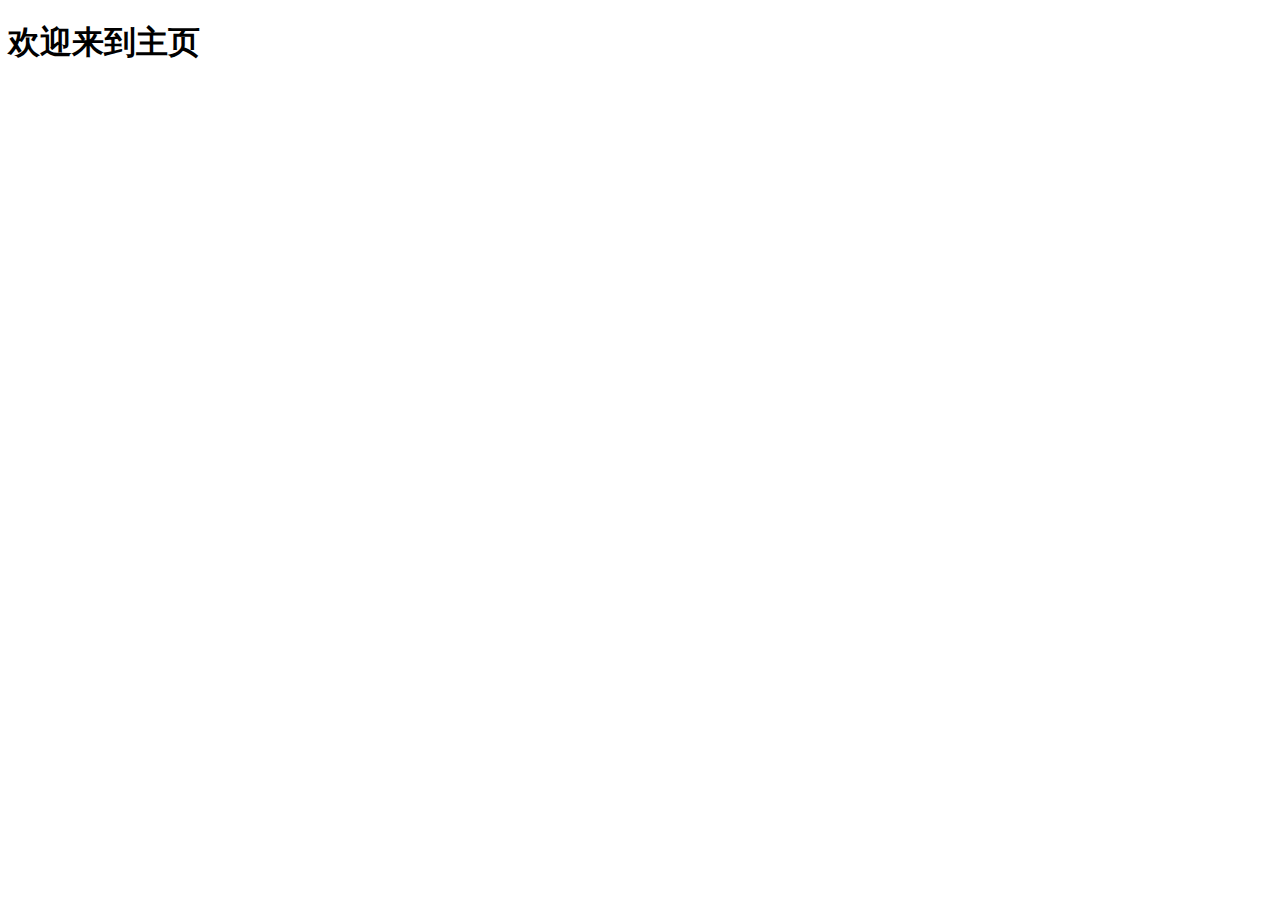
==== index.html @ 76056ace "登录和注册功能完成" ====
<!DOCTYPE html>
<html lang="en">

<head>
    <meta charset="UTF-8">
    <meta name="viewport" content="width=device-width, initial-scale=1.0">
    <title>Document</title>
</head>

<body>
    <h1>欢迎来到主页</h1>
</body>

</html>
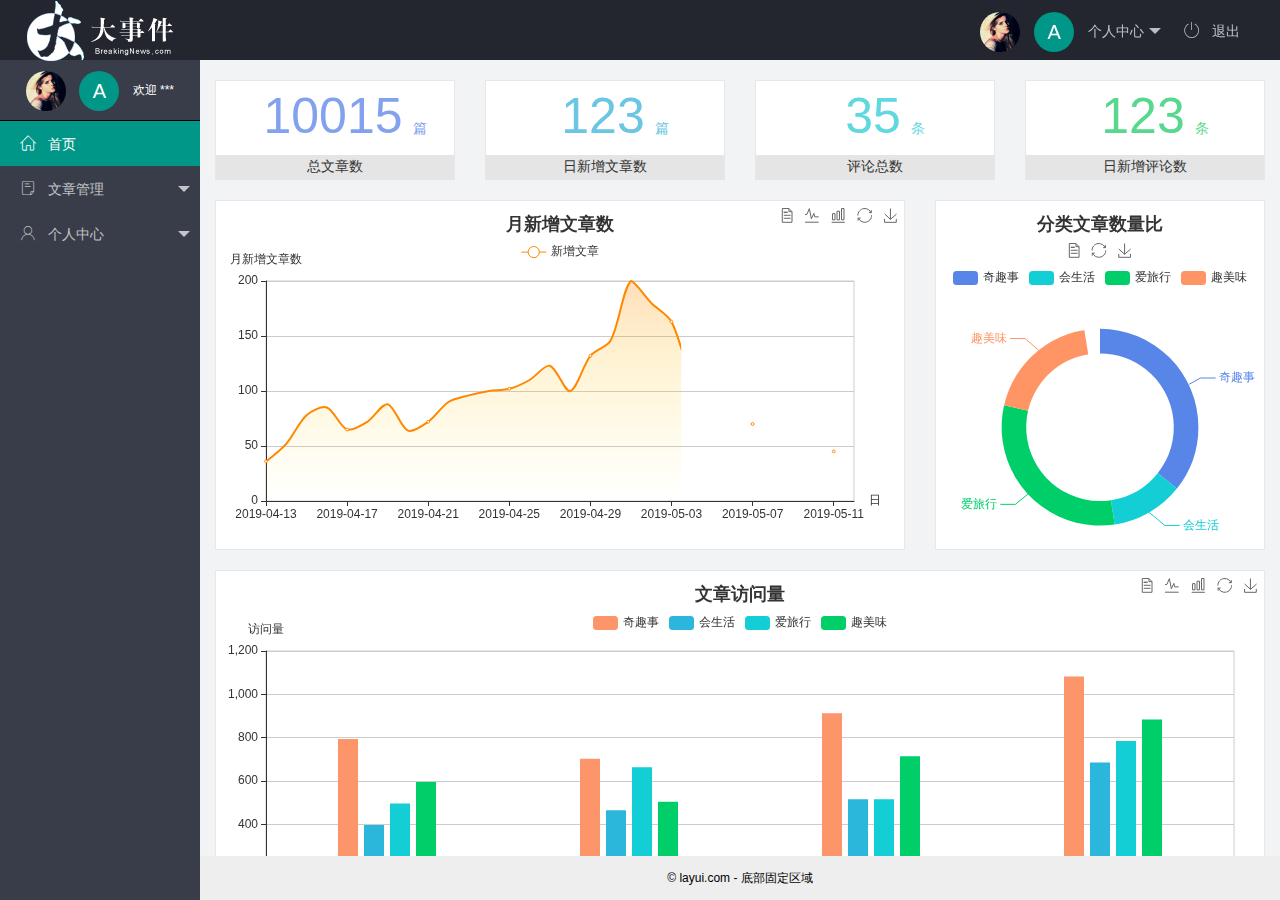
==== commit d8c06aa6: "涓婚〉鍔熻兘瀹屾垚" ====
--- a/index.html
+++ b/index.html
@@ -1,14 +1,104 @@
 <!DOCTYPE html>
-<html lang="en">
+<html>
 
 <head>
-    <meta charset="UTF-8">
-    <meta name="viewport" content="width=device-width, initial-scale=1.0">
-    <title>Document</title>
+    <meta charset="utf-8">
+    <meta name="viewport" content="width=device-width, initial-scale=1, maximum-scale=1">
+    <title>大事件-后台首页</title>
+    <link rel="stylesheet" href="/assets/lib/layui/css/layui.css">
+    <link rel="stylesheet" href="/assets/css/index.css">
+    <!-- 引入iconfont字体 -->
+    <link rel="stylesheet" href="/assets/fonts/iconfont.css">
 </head>
 
-<body>
-    <h1>欢迎来到主页</h1>
+<body class="layui-layout-body">
+    <div class="layui-layout layui-layout-admin">
+        <div class="layui-header">
+            <!-- 1 -->
+            <div class="layui-logo">
+                <img src="/assets/images/logo.png" alt="">
+            </div>
+            <!-- 3. 头部区域（可配合layui已有的水平导航） -->
+            <ul class="layui-nav layui-layout-right">
+                <li class="layui-nav-item">
+                    <!-- 顶部头像区域 -->
+                    <a href="javascript:;" class="userinfo">
+                        <img src="/assets/images/sample.jpg" class="layui-nav-img">
+                        <span class="user-avater">A</span>
+
+                        个人中心
+                    </a>
+                    <dl class="layui-nav-child">
+                        <dd><a href="">基本资料</a></dd>
+                        <dd><a href="">更换头像</a></dd>
+                        <dd><a href="">重置密码</a></dd>
+                    </dl>
+                </li>
+                <li class="layui-nav-item"><a href="javascript:;" id="btnLogout">
+                        <span class="iconfont icon-tuichu"></span>
+                        退出</a></li>
+            </ul>
+        </div>
+
+        <div class="layui-side layui-bg-black">
+            <div class="layui-side-scroll">
+                <!-- 左侧导航区域（可配合layui已有的垂直导航） -->
+                <!-- 侧边栏头像区域-->
+                <div class="userinfo">
+                    <img src="/assets/images/sample.jpg" class="layui-nav-img">
+                    <span class="user-avater">A</span>
+                    <span id="welcome">欢迎 ***</span>
+                </div>
+                <!-- 设置 子元素只能暂开一项 比如打开文章管理 个人中心自动关闭 -->
+                <ul class="layui-nav layui-nav-tree" lay-filter="test" lay-shrink="all">
+                    <!--这里的target可以自定义跳转到指定的框架中-->
+                    <li class="layui-nav-item layui-this"><a href="/home/dashboard.html" target="fm">
+                            <span class="iconfont icon-home"></span>
+                            首页</a></li>
+                    <li class="layui-nav-item ">
+                        <a class="" href="javascript:;">
+                            <span class="iconfont icon-16"></span>
+                            文章管理</a>
+                        <dl class="layui-nav-child">
+                            <dd><a href="javascript:;"><i class="layui-icon layui-icon-app"></i> 文章类别</a></dd>
+                            <dd><a href="javascript:;"><i class="layui-icon layui-icon-app"></i> 文章列表</a></dd>
+                            <dd><a href="javascript:;"><i class="layui-icon layui-icon-app"></i> 发表文章</a></dd>
+                        </dl>
+                    </li>
+                    <li class="layui-nav-item">
+                        <a href="javascript:;">
+                            <span class="iconfont icon-user"></span>
+                            个人中心</a>
+                        <dl class="layui-nav-child">
+                            <dd><a href="javascript:;"><i class="layui-icon layui-icon-app"></i> 基本资料</a></dd>
+                            <dd><a href="javascript:;"><i class="layui-icon layui-icon-app"></i> 更换头像</a></dd>
+                            <dd><a href="javascript:;"><i class="layui-icon layui-icon-app"></i> 重置密码</a></dd>
+                        </dl>
+                    </li>
+                </ul>
+            </div>
+        </div>
+
+        <div class="layui-body">
+            <!-- 内容主体区域 -->
+            <!-- 这里设置name 的目的就是让上面设置了target="fm"的链接文档在该区域打开哦 -->
+            <iframe name="fm" src="/home/dashboard.html" frameborder="0"></iframe>
+        </div>
+
+        <div class="layui-footer">
+            <!-- 底部固定区域 -->
+            © layui.com - 底部固定区域
+        </div>
+    </div>
+
+    <script src="/assets/lib/layui/layui.js"></script>
+    <script src="/assets/lib/layui/layui.all.js"></script>
+    <!-- 引入jq -->
+    <script src="/assets/lib/jquery.js"></script>
+    <!-- 引入baseApi -->
+    <script src="/assets/js/baseApi.js"></script>
+    <!-- 引入本页面的js -->
+    <script src="/assets/js/index.js"></script>
 </body>
 
 </html>--- a/assets/lib/layui/css/layui.css
+++ b/assets/lib/layui/css/layui.css
@@ -0,0 +1,2 @@
+/** layui-v2.5.5 MIT License By https://www.layui.com */
+ .layui-inline,img{display:inline-block;vertical-align:middle}h1,h2,h3,h4,h5,h6{font-weight:400}.layui-edge,.layui-header,.layui-inline,.layui-main{position:relative}.layui-body,.layui-edge,.layui-elip{overflow:hidden}.layui-btn,.layui-edge,.layui-inline,img{vertical-align:middle}.layui-btn,.layui-disabled,.layui-icon,.layui-unselect{-moz-user-select:none;-webkit-user-select:none;-ms-user-select:none}.layui-elip,.layui-form-checkbox span,.layui-form-pane .layui-form-label{text-overflow:ellipsis;white-space:nowrap}.layui-breadcrumb,.layui-tree-btnGroup{visibility:hidden}blockquote,body,button,dd,div,dl,dt,form,h1,h2,h3,h4,h5,h6,input,li,ol,p,pre,td,textarea,th,ul{margin:0;padding:0;-webkit-tap-highlight-color:rgba(0,0,0,0)}a:active,a:hover{outline:0}img{border:none}li{list-style:none}table{border-collapse:collapse;border-spacing:0}h4,h5,h6{font-size:100%}button,input,optgroup,option,select,textarea{font-family:inherit;font-size:inherit;font-style:inherit;font-weight:inherit;outline:0}pre{white-space:pre-wrap;white-space:-moz-pre-wrap;white-space:-pre-wrap;white-space:-o-pre-wrap;word-wrap:break-word}body{line-height:24px;font:14px Helvetica Neue,Helvetica,PingFang SC,Tahoma,Arial,sans-serif}hr{height:1px;margin:10px 0;border:0;clear:both}a{color:#333;text-decoration:none}a:hover{color:#777}a cite{font-style:normal;*cursor:pointer}.layui-border-box,.layui-border-box *{box-sizing:border-box}.layui-box,.layui-box *{box-sizing:content-box}.layui-clear{clear:both;*zoom:1}.layui-clear:after{content:'\20';clear:both;*zoom:1;display:block;height:0}.layui-inline{*display:inline;*zoom:1}.layui-edge{display:inline-block;width:0;height:0;border-width:6px;border-style:dashed;border-color:transparent}.layui-edge-top{top:-4px;border-bottom-color:#999;border-bottom-style:solid}.layui-edge-right{border-left-color:#999;border-left-style:solid}.layui-edge-bottom{top:2px;border-top-color:#999;border-top-style:solid}.layui-edge-left{border-right-color:#999;border-right-style:solid}.layui-disabled,.layui-disabled:hover{color:#d2d2d2!important;cursor:not-allowed!important}.layui-circle{border-radius:100%}.layui-show{display:block!important}.layui-hide{display:none!important}@font-face{font-family:layui-icon;src:url(../font/iconfont.eot?v=250);src:url(../font/iconfont.eot?v=250#iefix) format('embedded-opentype'),url(../font/iconfont.woff2?v=250) format('woff2'),url(../font/iconfont.woff?v=250) format('woff'),url(../font/iconfont.ttf?v=250) format('truetype'),url(../font/iconfont.svg?v=250#layui-icon) format('svg')}.layui-icon{font-family:layui-icon!important;font-size:16px;font-style:normal;-webkit-font-smoothing:antialiased;-moz-osx-font-smoothing:grayscale}.layui-icon-reply-fill:before{content:"\e611"}.layui-icon-set-fill:before{content:"\e614"}.layui-icon-menu-fill:before{content:"\e60f"}.layui-icon-search:before{content:"\e615"}.layui-icon-share:before{content:"\e641"}.layui-icon-set-sm:before{content:"\e620"}.layui-icon-engine:before{content:"\e628"}.layui-icon-close:before{content:"\1006"}.layui-icon-close-fill:before{content:"\1007"}.layui-icon-chart-screen:before{content:"\e629"}.layui-icon-star:before{content:"\e600"}.layui-icon-circle-dot:before{content:"\e617"}.layui-icon-chat:before{content:"\e606"}.layui-icon-release:before{content:"\e609"}.layui-icon-list:before{content:"\e60a"}.layui-icon-chart:before{content:"\e62c"}.layui-icon-ok-circle:before{content:"\1005"}.layui-icon-layim-theme:before{content:"\e61b"}.layui-icon-table:before{content:"\e62d"}.layui-icon-right:before{content:"\e602"}.layui-icon-left:before{content:"\e603"}.layui-icon-cart-simple:before{content:"\e698"}.layui-icon-face-cry:before{content:"\e69c"}.layui-icon-face-smile:before{content:"\e6af"}.layui-icon-survey:before{content:"\e6b2"}.layui-icon-tree:before{content:"\e62e"}.layui-icon-upload-circle:before{content:"\e62f"}.layui-icon-add-circle:before{content:"\e61f"}.layui-icon-download-circle:before{content:"\e601"}.layui-icon-templeate-1:before{content:"\e630"}.layui-icon-util:before{content:"\e631"}.layui-icon-face-surprised:before{content:"\e664"}.layui-icon-edit:before{content:"\e642"}.layui-icon-speaker:before{content:"\e645"}.layui-icon-down:before{content:"\e61a"}.layui-icon-file:before{content:"\e621"}.layui-icon-layouts:before{content:"\e632"}.layui-icon-rate-half:before{content:"\e6c9"}.layui-icon-add-circle-fine:before{content:"\e608"}.layui-icon-prev-circle:before{content:"\e633"}.layui-icon-read:before{content:"\e705"}.layui-icon-404:before{content:"\e61c"}.layui-icon-carousel:before{content:"\e634"}.layui-icon-help:before{content:"\e607"}.layui-icon-code-circle:before{content:"\e635"}.layui-icon-water:before{content:"\e636"}.layui-icon-username:before{content:"\e66f"}.layui-icon-find-fill:before{content:"\e670"}.layui-icon-about:before{content:"\e60b"}.layui-icon-location:before{content:"\e715"}.layui-icon-up:before{content:"\e619"}.layui-icon-pause:before{content:"\e651"}.layui-icon-date:before{content:"\e637"}.layui-icon-layim-uploadfile:before{content:"\e61d"}.layui-icon-delete:before{content:"\e640"}.layui-icon-play:before{content:"\e652"}.layui-icon-top:before{content:"\e604"}.layui-icon-friends:before{content:"\e612"}.layui-icon-refresh-3:before{content:"\e9aa"}.layui-icon-ok:before{content:"\e605"}.layui-icon-layer:before{content:"\e638"}.layui-icon-face-smile-fine:before{content:"\e60c"}.layui-icon-dollar:before{content:"\e659"}.layui-icon-group:before{content:"\e613"}.layui-icon-layim-download:before{content:"\e61e"}.layui-icon-picture-fine:before{content:"\e60d"}.layui-icon-link:before{content:"\e64c"}.layui-icon-diamond:before{content:"\e735"}.layui-icon-log:before{content:"\e60e"}.layui-icon-rate-solid:before{content:"\e67a"}.layui-icon-fonts-del:before{content:"\e64f"}.layui-icon-unlink:before{content:"\e64d"}.layui-icon-fonts-clear:before{content:"\e639"}.layui-icon-triangle-r:before{content:"\e623"}.layui-icon-circle:before{content:"\e63f"}.layui-icon-radio:before{content:"\e643"}.layui-icon-align-center:before{content:"\e647"}.layui-icon-align-right:before{content:"\e648"}.layui-icon-align-left:before{content:"\e649"}.layui-icon-loading-1:before{content:"\e63e"}.layui-icon-return:before{content:"\e65c"}.layui-icon-fonts-strong:before{content:"\e62b"}.layui-icon-upload:before{content:"\e67c"}.layui-icon-dialogue:before{content:"\e63a"}.layui-icon-video:before{content:"\e6ed"}.layui-icon-headset:before{content:"\e6fc"}.layui-icon-cellphone-fine:before{content:"\e63b"}.layui-icon-add-1:before{content:"\e654"}.layui-icon-face-smile-b:before{content:"\e650"}.layui-icon-fonts-html:before{content:"\e64b"}.layui-icon-form:before{content:"\e63c"}.layui-icon-cart:before{content:"\e657"}.layui-icon-camera-fill:before{content:"\e65d"}.layui-icon-tabs:before{content:"\e62a"}.layui-icon-fonts-code:before{content:"\e64e"}.layui-icon-fire:before{content:"\e756"}.layui-icon-set:before{content:"\e716"}.layui-icon-fonts-u:before{content:"\e646"}.layui-icon-triangle-d:before{content:"\e625"}.layui-icon-tips:before{content:"\e702"}.layui-icon-picture:before{content:"\e64a"}.layui-icon-more-vertical:before{content:"\e671"}.layui-icon-flag:before{content:"\e66c"}.layui-icon-loading:before{content:"\e63d"}.layui-icon-fonts-i:before{content:"\e644"}.layui-icon-refresh-1:before{content:"\e666"}.layui-icon-rmb:before{content:"\e65e"}.layui-icon-home:before{content:"\e68e"}.layui-icon-user:before{content:"\e770"}.layui-icon-notice:before{content:"\e667"}.layui-icon-login-weibo:before{content:"\e675"}.layui-icon-voice:before{content:"\e688"}.layui-icon-upload-drag:before{content:"\e681"}.layui-icon-login-qq:before{content:"\e676"}.layui-icon-snowflake:before{content:"\e6b1"}.layui-icon-file-b:before{content:"\e655"}.layui-icon-template:before{content:"\e663"}.layui-icon-auz:before{content:"\e672"}.layui-icon-console:before{content:"\e665"}.layui-icon-app:before{content:"\e653"}.layui-icon-prev:before{content:"\e65a"}.layui-icon-website:before{content:"\e7ae"}.layui-icon-next:before{content:"\e65b"}.layui-icon-component:before{content:"\e857"}.layui-icon-more:before{content:"\e65f"}.layui-icon-login-wechat:before{content:"\e677"}.layui-icon-shrink-right:before{content:"\e668"}.layui-icon-spread-left:before{content:"\e66b"}.layui-icon-camera:before{content:"\e660"}.layui-icon-note:before{content:"\e66e"}.layui-icon-refresh:before{content:"\e669"}.layui-icon-female:before{content:"\e661"}.layui-icon-male:before{content:"\e662"}.layui-icon-password:before{content:"\e673"}.layui-icon-senior:before{content:"\e674"}.layui-icon-theme:before{content:"\e66a"}.layui-icon-tread:before{content:"\e6c5"}.layui-icon-praise:before{content:"\e6c6"}.layui-icon-star-fill:before{content:"\e658"}.layui-icon-rate:before{content:"\e67b"}.layui-icon-template-1:before{content:"\e656"}.layui-icon-vercode:before{content:"\e679"}.layui-icon-cellphone:before{content:"\e678"}.layui-icon-screen-full:before{content:"\e622"}.layui-icon-screen-restore:before{content:"\e758"}.layui-icon-cols:before{content:"\e610"}.layui-icon-export:before{content:"\e67d"}.layui-icon-print:before{content:"\e66d"}.layui-icon-slider:before{content:"\e714"}.layui-icon-addition:before{content:"\e624"}.layui-icon-subtraction:before{content:"\e67e"}.layui-icon-service:before{content:"\e626"}.layui-icon-transfer:before{content:"\e691"}.layui-main{width:1140px;margin:0 auto}.layui-header{z-index:1000;height:60px}.layui-header a:hover{transition:all .5s;-webkit-transition:all .5s}.layui-side{position:fixed;left:0;top:0;bottom:0;z-index:999;width:200px;overflow-x:hidden}.layui-side-scroll{position:relative;width:220px;height:100%;overflow-x:hidden}.layui-body{position:absolute;left:200px;right:0;top:0;bottom:0;z-index:998;width:auto;overflow-y:auto;box-sizing:border-box}.layui-layout-body{overflow:hidden}.layui-layout-admin .layui-header{background-color:#23262E}.layui-layout-admin .layui-side{top:60px;width:200px;overflow-x:hidden}.layui-layout-admin .layui-body{position:fixed;top:60px;bottom:44px}.layui-layout-admin .layui-main{width:auto;margin:0 15px}.layui-layout-admin .layui-footer{position:fixed;left:200px;right:0;bottom:0;height:44px;line-height:44px;padding:0 15px;background-color:#eee}.layui-layout-admin .layui-logo{position:absolute;left:0;top:0;width:200px;height:100%;line-height:60px;text-align:center;color:#009688;font-size:16px}.layui-layout-admin .layui-header .layui-nav{background:0 0}.layui-layout-left{position:absolute!important;left:200px;top:0}.layui-layout-right{position:absolute!important;right:0;top:0}.layui-container{position:relative;margin:0 auto;padding:0 15px;box-sizing:border-box}.layui-fluid{position:relative;margin:0 auto;padding:0 15px}.layui-row:after,.layui-row:before{content:'';display:block;clear:both}.layui-col-lg1,.layui-col-lg10,.layui-col-lg11,.layui-col-lg12,.layui-col-lg2,.layui-col-lg3,.layui-col-lg4,.layui-col-lg5,.layui-col-lg6,.layui-col-lg7,.layui-col-lg8,.layui-col-lg9,.layui-col-md1,.layui-col-md10,.layui-col-md11,.layui-col-md12,.layui-col-md2,.layui-col-md3,.layui-col-md4,.layui-col-md5,.layui-col-md6,.layui-col-md7,.layui-col-md8,.layui-col-md9,.layui-col-sm1,.layui-col-sm10,.layui-col-sm11,.layui-col-sm12,.layui-col-sm2,.layui-col-sm3,.layui-col-sm4,.layui-col-sm5,.layui-col-sm6,.layui-col-sm7,.layui-col-sm8,.layui-col-sm9,.layui-col-xs1,.layui-col-xs10,.layui-col-xs11,.layui-col-xs12,.layui-col-xs2,.layui-col-xs3,.layui-col-xs4,.layui-col-xs5,.layui-col-xs6,.layui-col-xs7,.layui-col-xs8,.layui-col-xs9{position:relative;display:block;box-sizing:border-box}.layui-col-xs1,.layui-col-xs10,.layui-col-xs11,.layui-col-xs12,.layui-col-xs2,.layui-col-xs3,.layui-col-xs4,.layui-col-xs5,.layui-col-xs6,.layui-col-xs7,.layui-col-xs8,.layui-col-xs9{float:left}.layui-col-xs1{width:8.33333333%}.layui-col-xs2{width:16.66666667%}.layui-col-xs3{width:25%}.layui-col-xs4{width:33.33333333%}.layui-col-xs5{width:41.66666667%}.layui-col-xs6{width:50%}.layui-col-xs7{width:58.33333333%}.layui-col-xs8{width:66.66666667%}.layui-col-xs9{width:75%}.layui-col-xs10{width:83.33333333%}.layui-col-xs11{width:91.66666667%}.layui-col-xs12{width:100%}.layui-col-xs-offset1{margin-left:8.33333333%}.layui-col-xs-offset2{margin-left:16.66666667%}.layui-col-xs-offset3{margin-left:25%}.layui-col-xs-offset4{margin-left:33.33333333%}.layui-col-xs-offset5{margin-left:41.66666667%}.layui-col-xs-offset6{margin-left:50%}.layui-col-xs-offset7{margin-left:58.33333333%}.layui-col-xs-offset8{margin-left:66.66666667%}.layui-col-xs-offset9{margin-left:75%}.layui-col-xs-offset10{margin-left:83.33333333%}.layui-col-xs-offset11{margin-left:91.66666667%}.layui-col-xs-offset12{margin-left:100%}@media screen and (max-width:768px){.layui-hide-xs{display:none!important}.layui-show-xs-block{display:block!important}.layui-show-xs-inline{display:inline!important}.layui-show-xs-inline-block{display:inline-block!important}}@media screen and (min-width:768px){.layui-container{width:750px}.layui-hide-sm{display:none!important}.layui-show-sm-block{display:block!important}.layui-show-sm-inline{display:inline!important}.layui-show-sm-inline-block{display:inline-block!important}.layui-col-sm1,.layui-col-sm10,.layui-col-sm11,.layui-col-sm12,.layui-col-sm2,.layui-col-sm3,.layui-col-sm4,.layui-col-sm5,.layui-col-sm6,.layui-col-sm7,.layui-col-sm8,.layui-col-sm9{float:left}.layui-col-sm1{width:8.33333333%}.layui-col-sm2{width:16.66666667%}.layui-col-sm3{width:25%}.layui-col-sm4{width:33.33333333%}.layui-col-sm5{width:41.66666667%}.layui-col-sm6{width:50%}.layui-col-sm7{width:58.33333333%}.layui-col-sm8{width:66.66666667%}.layui-col-sm9{width:75%}.layui-col-sm10{width:83.33333333%}.layui-col-sm11{width:91.66666667%}.layui-col-sm12{width:100%}.layui-col-sm-offset1{margin-left:8.33333333%}.layui-col-sm-offset2{margin-left:16.66666667%}.layui-col-sm-offset3{margin-left:25%}.layui-col-sm-offset4{margin-left:33.33333333%}.layui-col-sm-offset5{margin-left:41.66666667%}.layui-col-sm-offset6{margin-left:50%}.layui-col-sm-offset7{margin-left:58.33333333%}.layui-col-sm-offset8{margin-left:66.66666667%}.layui-col-sm-offset9{margin-left:75%}.layui-col-sm-offset10{margin-left:83.33333333%}.layui-col-sm-offset11{margin-left:91.66666667%}.layui-col-sm-offset12{margin-left:100%}}@media screen and (min-width:992px){.layui-container{width:970px}.layui-hide-md{display:none!important}.layui-show-md-block{display:block!important}.layui-show-md-inline{display:inline!important}.layui-show-md-inline-block{display:inline-block!important}.layui-col-md1,.layui-col-md10,.layui-col-md11,.layui-col-md12,.layui-col-md2,.layui-col-md3,.layui-col-md4,.layui-col-md5,.layui-col-md6,.layui-col-md7,.layui-col-md8,.layui-col-md9{float:left}.layui-col-md1{width:8.33333333%}.layui-col-md2{width:16.66666667%}.layui-col-md3{width:25%}.layui-col-md4{width:33.33333333%}.layui-col-md5{width:41.66666667%}.layui-col-md6{width:50%}.layui-col-md7{width:58.33333333%}.layui-col-md8{width:66.66666667%}.layui-col-md9{width:75%}.layui-col-md10{width:83.33333333%}.layui-col-md11{width:91.66666667%}.layui-col-md12{width:100%}.layui-col-md-offset1{margin-left:8.33333333%}.layui-col-md-offset2{margin-left:16.66666667%}.layui-col-md-offset3{margin-left:25%}.layui-col-md-offset4{margin-left:33.33333333%}.layui-col-md-offset5{margin-left:41.66666667%}.layui-col-md-offset6{margin-left:50%}.layui-col-md-offset7{margin-left:58.33333333%}.layui-col-md-offset8{margin-left:66.66666667%}.layui-col-md-offset9{margin-left:75%}.layui-col-md-offset10{margin-left:83.33333333%}.layui-col-md-offset11{margin-left:91.66666667%}.layui-col-md-offset12{margin-left:100%}}@media screen and (min-width:1200px){.layui-container{width:1170px}.layui-hide-lg{display:none!important}.layui-show-lg-block{display:block!important}.layui-show-lg-inline{display:inline!important}.layui-show-lg-inline-block{display:inline-block!important}.layui-col-lg1,.layui-col-lg10,.layui-col-lg11,.layui-col-lg12,.layui-col-lg2,.layui-col-lg3,.layui-col-lg4,.layui-col-lg5,.layui-col-lg6,.layui-col-lg7,.layui-col-lg8,.layui-col-lg9{float:left}.layui-col-lg1{width:8.33333333%}.layui-col-lg2{width:16.66666667%}.layui-col-lg3{width:25%}.layui-col-lg4{width:33.33333333%}.layui-col-lg5{width:41.66666667%}.layui-col-lg6{width:50%}.layui-col-lg7{width:58.33333333%}.layui-col-lg8{width:66.66666667%}.layui-col-lg9{width:75%}.layui-col-lg10{width:83.33333333%}.layui-col-lg11{width:91.66666667%}.layui-col-lg12{width:100%}.layui-col-lg-offset1{margin-left:8.33333333%}.layui-col-lg-offset2{margin-left:16.66666667%}.layui-col-lg-offset3{margin-left:25%}.layui-col-lg-offset4{margin-left:33.33333333%}.layui-col-lg-offset5{margin-left:41.66666667%}.layui-col-lg-offset6{margin-left:50%}.layui-col-lg-offset7{margin-left:58.33333333%}.layui-col-lg-offset8{margin-left:66.66666667%}.layui-col-lg-offset9{margin-left:75%}.layui-col-lg-offset10{margin-left:83.33333333%}.layui-col-lg-offset11{margin-left:91.66666667%}.layui-col-lg-offset12{margin-left:100%}}.layui-col-space1{margin:-.5px}.layui-col-space1>*{padding:.5px}.layui-col-space3{margin:-1.5px}.layui-col-space3>*{padding:1.5px}.layui-col-space5{margin:-2.5px}.layui-col-space5>*{padding:2.5px}.layui-col-space8{margin:-3.5px}.layui-col-space8>*{padding:3.5px}.layui-col-space10{margin:-5px}.layui-col-space10>*{padding:5px}.layui-col-space12{margin:-6px}.layui-col-space12>*{padding:6px}.layui-col-space15{margin:-7.5px}.layui-col-space15>*{padding:7.5px}.layui-col-space18{margin:-9px}.layui-col-space18>*{padding:9px}.layui-col-space20{margin:-10px}.layui-col-space20>*{padding:10px}.layui-col-space22{margin:-11px}.layui-col-space22>*{padding:11px}.layui-col-space25{margin:-12.5px}.layui-col-space25>*{padding:12.5px}.layui-col-space30{margin:-15px}.layui-col-space30>*{padding:15px}.layui-btn,.layui-input,.layui-select,.layui-textarea,.layui-upload-button{outline:0;-webkit-appearance:none;transition:all .3s;-webkit-transition:all .3s;box-sizing:border-box}.layui-elem-quote{margin-bottom:10px;padding:15px;line-height:22px;border-left:5px solid #009688;border-radius:0 2px 2px 0;background-color:#f2f2f2}.layui-quote-nm{border-style:solid;border-width:1px 1px 1px 5px;background:0 0}.layui-elem-field{margin-bottom:10px;padding:0;border-width:1px;border-style:solid}.layui-elem-field legend{margin-left:20px;padding:0 10px;font-size:20px;font-weight:300}.layui-field-title{margin:10px 0 20px;border-width:1px 0 0}.layui-field-box{padding:10px 15px}.layui-field-title .layui-field-box{padding:10px 0}.layui-progress{position:relative;height:6px;border-radius:20px;background-color:#e2e2e2}.layui-progress-bar{position:absolute;left:0;top:0;width:0;max-width:100%;height:6px;border-radius:20px;text-align:right;background-color:#5FB878;transition:all .3s;-webkit-transition:all .3s}.layui-progress-big,.layui-progress-big .layui-progress-bar{height:18px;line-height:18px}.layui-progress-text{position:relative;top:-20px;line-height:18px;font-size:12px;color:#666}.layui-progress-big .layui-progress-text{position:static;padding:0 10px;color:#fff}.layui-collapse{border-width:1px;border-style:solid;border-radius:2px}.layui-colla-content,.layui-colla-item{border-top-width:1px;border-top-style:solid}.layui-colla-item:first-child{border-top:none}.layui-colla-title{position:relative;height:42px;line-height:42px;padding:0 15px 0 35px;color:#333;background-color:#f2f2f2;cursor:pointer;font-size:14px;overflow:hidden}.layui-colla-content{display:none;padding:10px 15px;line-height:22px;color:#666}.layui-colla-icon{position:absolute;left:15px;top:0;font-size:14px}.layui-card{margin-bottom:15px;border-radius:2px;background-color:#fff;box-shadow:0 1px 2px 0 rgba(0,0,0,.05)}.layui-card:last-child{margin-bottom:0}.layui-card-header{position:relative;height:42px;line-height:42px;padding:0 15px;border-bottom:1px solid #f6f6f6;color:#333;border-radius:2px 2px 0 0;font-size:14px}.layui-bg-black,.layui-bg-blue,.layui-bg-cyan,.layui-bg-green,.layui-bg-orange,.layui-bg-red{color:#fff!important}.layui-card-body{position:relative;padding:10px 15px;line-height:24px}.layui-card-body[pad15]{padding:15px}.layui-card-body[pad20]{padding:20px}.layui-card-body .layui-table{margin:5px 0}.layui-card .layui-tab{margin:0}.layui-panel-window{position:relative;padding:15px;border-radius:0;border-top:5px solid #E6E6E6;background-color:#fff}.layui-auxiliar-moving{position:fixed;left:0;right:0;top:0;bottom:0;width:100%;height:100%;background:0 0;z-index:9999999999}.layui-form-label,.layui-form-mid,.layui-form-select,.layui-input-block,.layui-input-inline,.layui-textarea{position:relative}.layui-bg-red{background-color:#FF5722!important}.layui-bg-orange{background-color:#FFB800!important}.layui-bg-green{background-color:#009688!important}.layui-bg-cyan{background-color:#2F4056!important}.layui-bg-blue{background-color:#1E9FFF!important}.layui-bg-black{background-color:#393D49!important}.layui-bg-gray{background-color:#eee!important;color:#666!important}.layui-badge-rim,.layui-colla-content,.layui-colla-item,.layui-collapse,.layui-elem-field,.layui-form-pane .layui-form-item[pane],.layui-form-pane .layui-form-label,.layui-input,.layui-layedit,.layui-layedit-tool,.layui-quote-nm,.layui-select,.layui-tab-bar,.layui-tab-card,.layui-tab-title,.layui-tab-title .layui-this:after,.layui-textarea{border-color:#e6e6e6}.layui-timeline-item:before,hr{background-color:#e6e6e6}.layui-text{line-height:22px;font-size:14px;color:#666}.layui-text h1,.layui-text h2,.layui-text h3{font-weight:500;color:#333}.layui-text h1{font-size:30px}.layui-text h2{font-size:24px}.layui-text h3{font-size:18px}.layui-text a:not(.layui-btn){color:#01AAED}.layui-text a:not(.layui-btn):hover{text-decoration:underline}.layui-text ul{padding:5px 0 5px 15px}.layui-text ul li{margin-top:5px;list-style-type:disc}.layui-text em,.layui-word-aux{color:#999!important;padding:0 5px!important}.layui-btn{display:inline-block;height:38px;line-height:38px;padding:0 18px;background-color:#009688;color:#fff;white-space:nowrap;text-align:center;font-size:14px;border:none;border-radius:2px;cursor:pointer}.layui-btn:hover{opacity:.8;filter:alpha(opacity=80);color:#fff}.layui-btn:active{opacity:1;filter:alpha(opacity=100)}.layui-btn+.layui-btn{margin-left:10px}.layui-btn-container{font-size:0}.layui-btn-container .layui-btn{margin-right:10px;margin-bottom:10px}.layui-btn-container .layui-btn+.layui-btn{margin-left:0}.layui-table .layui-btn-container .layui-btn{margin-bottom:9px}.layui-btn-radius{border-radius:100px}.layui-btn .layui-icon{margin-right:3px;font-size:18px;vertical-align:bottom;vertical-align:middle\9}.layui-btn-primary{border:1px solid #C9C9C9;background-color:#fff;color:#555}.layui-btn-primary:hover{border-color:#009688;color:#333}.layui-btn-normal{background-color:#1E9FFF}.layui-btn-warm{background-color:#FFB800}.layui-btn-danger{background-color:#FF5722}.layui-btn-checked{background-color:#5FB878}.layui-btn-disabled,.layui-btn-disabled:active,.layui-btn-disabled:hover{border:1px solid #e6e6e6;background-color:#FBFBFB;color:#C9C9C9;cursor:not-allowed;opacity:1}.layui-btn-lg{height:44px;line-height:44px;padding:0 25px;font-size:16px}.layui-btn-sm{height:30px;line-height:30px;padding:0 10px;font-size:12px}.layui-btn-sm i{font-size:16px!important}.layui-btn-xs{height:22px;line-height:22px;padding:0 5px;font-size:12px}.layui-btn-xs i{font-size:14px!important}.layui-btn-group{display:inline-block;vertical-align:middle;font-size:0}.layui-btn-group .layui-btn{margin-left:0!important;margin-right:0!important;border-left:1px solid rgba(255,255,255,.5);border-radius:0}.layui-btn-group .layui-btn-primary{border-left:none}.layui-btn-group .layui-btn-primary:hover{border-color:#C9C9C9;color:#009688}.layui-btn-group .layui-btn:first-child{border-left:none;border-radius:2px 0 0 2px}.layui-btn-group .layui-btn-primary:first-child{border-left:1px solid #c9c9c9}.layui-btn-group .layui-btn:last-child{border-radius:0 2px 2px 0}.layui-btn-group .layui-btn+.layui-btn{margin-left:0}.layui-btn-group+.layui-btn-group{margin-left:10px}.layui-btn-fluid{width:100%}.layui-input,.layui-select,.layui-textarea{height:38px;line-height:1.3;line-height:38px\9;border-width:1px;border-style:solid;background-color:#fff;border-radius:2px}.layui-input::-webkit-input-placeholder,.layui-select::-webkit-input-placeholder,.layui-textarea::-webkit-input-placeholder{line-height:1.3}.layui-input,.layui-textarea{display:block;width:100%;padding-left:10px}.layui-input:hover,.layui-textarea:hover{border-color:#D2D2D2!important}.layui-input:focus,.layui-textarea:focus{border-color:#C9C9C9!important}.layui-textarea{min-height:100px;height:auto;line-height:20px;padding:6px 10px;resize:vertical}.layui-select{padding:0 10px}.layui-form input[type=checkbox],.layui-form input[type=radio],.layui-form select{display:none}.layui-form [lay-ignore]{display:initial}.layui-form-item{margin-bottom:15px;clear:both;*zoom:1}.layui-form-item:after{content:'\20';clear:both;*zoom:1;display:block;height:0}.layui-form-label{float:left;display:block;padding:9px 15px;width:80px;font-weight:400;line-height:20px;text-align:right}.layui-form-label-col{display:block;float:none;padding:9px 0;line-height:20px;text-align:left}.layui-form-item .layui-inline{margin-bottom:5px;margin-right:10px}.layui-input-block{margin-left:110px;min-height:36px}.layui-input-inline{display:inline-block;vertical-align:middle}.layui-form-item .layui-input-inline{float:left;width:190px;margin-right:10px}.layui-form-text .layui-input-inline{width:auto}.layui-form-mid{float:left;display:block;padding:9px 0!important;line-height:20px;margin-right:10px}.layui-form-danger+.layui-form-select .layui-input,.layui-form-danger:focus{border-color:#FF5722!important}.layui-form-select .layui-input{padding-right:30px;cursor:pointer}.layui-form-select .layui-edge{position:absolute;right:10px;top:50%;margin-top:-3px;cursor:pointer;border-width:6px;border-top-color:#c2c2c2;border-top-style:solid;transition:all .3s;-webkit-transition:all .3s}.layui-form-select dl{display:none;position:absolute;left:0;top:42px;padding:5px 0;z-index:899;min-width:100%;border:1px solid #d2d2d2;max-height:300px;overflow-y:auto;background-color:#fff;border-radius:2px;box-shadow:0 2px 4px rgba(0,0,0,.12);box-sizing:border-box}.layui-form-select dl dd,.layui-form-select dl dt{padding:0 10px;line-height:36px;white-space:nowrap;overflow:hidden;text-overflow:ellipsis}.layui-form-select dl dt{font-size:12px;color:#999}.layui-form-select dl dd{cursor:pointer}.layui-form-select dl dd:hover{background-color:#f2f2f2;-webkit-transition:.5s all;transition:.5s all}.layui-form-select .layui-select-group dd{padding-left:20px}.layui-form-select dl dd.layui-select-tips{padding-left:10px!important;color:#999}.layui-form-select dl dd.layui-this{background-color:#5FB878;color:#fff}.layui-form-checkbox,.layui-form-select dl dd.layui-disabled{background-color:#fff}.layui-form-selected dl{display:block}.layui-form-checkbox,.layui-form-checkbox *,.layui-form-switch{display:inline-block;vertical-align:middle}.layui-form-selected .layui-edge{margin-top:-9px;-webkit-transform:rotate(180deg);transform:rotate(180deg);margin-top:-3px\9}:root .layui-form-selected .layui-edge{margin-top:-9px\0/IE9}.layui-form-selectup dl{top:auto;bottom:42px}.layui-select-none{margin:5px 0;text-align:center;color:#999}.layui-select-disabled .layui-disabled{border-color:#eee!important}.layui-select-disabled .layui-edge{border-top-color:#d2d2d2}.layui-form-checkbox{position:relative;height:30px;line-height:30px;margin-right:10px;padding-right:30px;cursor:pointer;font-size:0;-webkit-transition:.1s linear;transition:.1s linear;box-sizing:border-box}.layui-form-checkbox span{padding:0 10px;height:100%;font-size:14px;border-radius:2px 0 0 2px;background-color:#d2d2d2;color:#fff;overflow:hidden}.layui-form-checkbox:hover span{background-color:#c2c2c2}.layui-form-checkbox i{position:absolute;right:0;top:0;width:30px;height:28px;border:1px solid #d2d2d2;border-left:none;border-radius:0 2px 2px 0;color:#fff;font-size:20px;text-align:center}.layui-form-checkbox:hover i{border-color:#c2c2c2;color:#c2c2c2}.layui-form-checked,.layui-form-checked:hover{border-color:#5FB878}.layui-form-checked span,.layui-form-checked:hover span{background-color:#5FB878}.layui-form-checked i,.layui-form-checked:hover i{color:#5FB878}.layui-form-item .layui-form-checkbox{margin-top:4px}.layui-form-checkbox[lay-skin=primary]{height:auto!important;line-height:normal!important;min-width:18px;min-height:18px;border:none!important;margin-right:0;padding-left:28px;padding-right:0;background:0 0}.layui-form-checkbox[lay-skin=primary] span{padding-left:0;padding-right:15px;line-height:18px;background:0 0;color:#666}.layui-form-checkbox[lay-skin=primary] i{right:auto;left:0;width:16px;height:16px;line-height:16px;border:1px solid #d2d2d2;font-size:12px;border-radius:2px;background-color:#fff;-webkit-transition:.1s linear;transition:.1s linear}.layui-form-checkbox[lay-skin=primary]:hover i{border-color:#5FB878;color:#fff}.layui-form-checked[lay-skin=primary] i{border-color:#5FB878!important;background-color:#5FB878;color:#fff}.layui-checkbox-disbaled[lay-skin=primary] span{background:0 0!important;color:#c2c2c2}.layui-checkbox-disbaled[lay-skin=primary]:hover i{border-color:#d2d2d2}.layui-form-item .layui-form-checkbox[lay-skin=primary]{margin-top:10px}.layui-form-switch{position:relative;height:22px;line-height:22px;min-width:35px;padding:0 5px;margin-top:8px;border:1px solid #d2d2d2;border-radius:20px;cursor:pointer;background-color:#fff;-webkit-transition:.1s linear;transition:.1s linear}.layui-form-switch i{position:absolute;left:5px;top:3px;width:16px;height:16px;border-radius:20px;background-color:#d2d2d2;-webkit-transition:.1s linear;transition:.1s linear}.layui-form-switch em{position:relative;top:0;width:25px;margin-left:21px;padding:0!important;text-align:center!important;color:#999!important;font-style:normal!important;font-size:12px}.layui-form-onswitch{border-color:#5FB878;background-color:#5FB878}.layui-checkbox-disbaled,.layui-checkbox-disbaled i{border-color:#e2e2e2!important}.layui-form-onswitch i{left:100%;margin-left:-21px;background-color:#fff}.layui-form-onswitch em{margin-left:5px;margin-right:21px;color:#fff!important}.layui-checkbox-disbaled span{background-color:#e2e2e2!important}.layui-checkbox-disbaled:hover i{color:#fff!important}[lay-radio]{display:none}.layui-form-radio,.layui-form-radio *{display:inline-block;vertical-align:middle}.layui-form-radio{line-height:28px;margin:6px 10px 0 0;padding-right:10px;cursor:pointer;font-size:0}.layui-form-radio *{font-size:14px}.layui-form-radio>i{margin-right:8px;font-size:22px;color:#c2c2c2}.layui-form-radio>i:hover,.layui-form-radioed>i{color:#5FB878}.layui-radio-disbaled>i{color:#e2e2e2!important}.layui-form-pane .layui-form-label{width:110px;padding:8px 15px;height:38px;line-height:20px;border-width:1px;border-style:solid;border-radius:2px 0 0 2px;text-align:center;background-color:#FBFBFB;overflow:hidden;box-sizing:border-box}.layui-form-pane .layui-input-inline{margin-left:-1px}.layui-form-pane .layui-input-block{margin-left:110px;left:-1px}.layui-form-pane .layui-input{border-radius:0 2px 2px 0}.layui-form-pane .layui-form-text .layui-form-label{float:none;width:100%;border-radius:2px;box-sizing:border-box;text-align:left}.layui-form-pane .layui-form-text .layui-input-inline{display:block;margin:0;top:-1px;clear:both}.layui-form-pane .layui-form-text .layui-input-block{margin:0;left:0;top:-1px}.layui-form-pane .layui-form-text .layui-textarea{min-height:100px;border-radius:0 0 2px 2px}.layui-form-pane .layui-form-checkbox{margin:4px 0 4px 10px}.layui-form-pane .layui-form-radio,.layui-form-pane .layui-form-switch{margin-top:6px;margin-left:10px}.layui-form-pane .layui-form-item[pane]{position:relative;border-width:1px;border-style:solid}.layui-form-pane .layui-form-item[pane] .layui-form-label{position:absolute;left:0;top:0;height:100%;border-width:0 1px 0 0}.layui-form-pane .layui-form-item[pane] .layui-input-inline{margin-left:110px}@media screen and (max-width:450px){.layui-form-item .layui-form-label{text-overflow:ellipsis;overflow:hidden;white-space:nowrap}.layui-form-item .layui-inline{display:block;margin-right:0;margin-bottom:20px;clear:both}.layui-form-item .layui-inline:after{content:'\20';clear:both;display:block;height:0}.layui-form-item .layui-input-inline{display:block;float:none;left:-3px;width:auto;margin:0 0 10px 112px}.layui-form-item .layui-input-inline+.layui-form-mid{margin-left:110px;top:-5px;padding:0}.layui-form-item .layui-form-checkbox{margin-right:5px;margin-bottom:5px}}.layui-layedit{border-width:1px;border-style:solid;border-radius:2px}.layui-layedit-tool{padding:3px 5px;border-bottom-width:1px;border-bottom-style:solid;font-size:0}.layedit-tool-fixed{position:fixed;top:0;border-top:1px solid #e2e2e2}.layui-layedit-tool .layedit-tool-mid,.layui-layedit-tool .layui-icon{display:inline-block;vertical-align:middle;text-align:center;font-size:14px}.layui-layedit-tool .layui-icon{position:relative;width:32px;height:30px;line-height:30px;margin:3px 5px;color:#777;cursor:pointer;border-radius:2px}.layui-layedit-tool .layui-icon:hover{color:#393D49}.layui-layedit-tool .layui-icon:active{color:#000}.layui-layedit-tool .layedit-tool-active{background-color:#e2e2e2;color:#000}.layui-layedit-tool .layui-disabled,.layui-layedit-tool .layui-disabled:hover{color:#d2d2d2;cursor:not-allowed}.layui-layedit-tool .layedit-tool-mid{width:1px;height:18px;margin:0 10px;background-color:#d2d2d2}.layedit-tool-html{width:50px!important;font-size:30px!important}.layedit-tool-b,.layedit-tool-code,.layedit-tool-help{font-size:16px!important}.layedit-tool-d,.layedit-tool-face,.layedit-tool-image,.layedit-tool-unlink{font-size:18px!important}.layedit-tool-image input{position:absolute;font-size:0;left:0;top:0;width:100%;height:100%;opacity:.01;filter:Alpha(opacity=1);cursor:pointer}.layui-layedit-iframe iframe{display:block;width:100%}#LAY_layedit_code{overflow:hidden}.layui-laypage{display:inline-block;*display:inline;*zoom:1;vertical-align:middle;margin:10px 0;font-size:0}.layui-laypage>a:first-child,.layui-laypage>a:first-child em{border-radius:2px 0 0 2px}.layui-laypage>a:last-child,.layui-laypage>a:last-child em{border-radius:0 2px 2px 0}.layui-laypage>:first-child{margin-left:0!important}.layui-laypage>:last-child{margin-right:0!important}.layui-laypage a,.layui-laypage button,.layui-laypage input,.layui-laypage select,.layui-laypage span{border:1px solid #e2e2e2}.layui-laypage a,.layui-laypage span{display:inline-block;*display:inline;*zoom:1;vertical-align:middle;padding:0 15px;height:28px;line-height:28px;margin:0 -1px 5px 0;background-color:#fff;color:#333;font-size:12px}.layui-flow-more a *,.layui-laypage input,.layui-table-view select[lay-ignore]{display:inline-block}.layui-laypage a:hover{color:#009688}.layui-laypage em{font-style:normal}.layui-laypage .layui-laypage-spr{color:#999;font-weight:700}.layui-laypage a{text-decoration:none}.layui-laypage .layui-laypage-curr{position:relative}.layui-laypage .layui-laypage-curr em{position:relative;color:#fff}.layui-laypage .layui-laypage-curr .layui-laypage-em{position:absolute;left:-1px;top:-1px;padding:1px;width:100%;height:100%;background-color:#009688}.layui-laypage-em{border-radius:2px}.layui-laypage-next em,.layui-laypage-prev em{font-family:Sim sun;font-size:16px}.layui-laypage .layui-laypage-count,.layui-laypage .layui-laypage-limits,.layui-laypage .layui-laypage-refresh,.layui-laypage .layui-laypage-skip{margin-left:10px;margin-right:10px;padding:0;border:none}.layui-laypage .layui-laypage-limits,.layui-laypage .layui-laypage-refresh{vertical-align:top}.layui-laypage .layui-laypage-refresh i{font-size:18px;cursor:pointer}.layui-laypage select{height:22px;padding:3px;border-radius:2px;cursor:pointer}.layui-laypage .layui-laypage-skip{height:30px;line-height:30px;color:#999}.layui-laypage button,.layui-laypage input{height:30px;line-height:30px;border-radius:2px;vertical-align:top;background-color:#fff;box-sizing:border-box}.layui-laypage input{width:40px;margin:0 10px;padding:0 3px;text-align:center}.layui-laypage input:focus,.layui-laypage select:focus{border-color:#009688!important}.layui-laypage button{margin-left:10px;padding:0 10px;cursor:pointer}.layui-table,.layui-table-view{margin:10px 0}.layui-flow-more{margin:10px 0;text-align:center;color:#999;font-size:14px}.layui-flow-more a{height:32px;line-height:32px}.layui-flow-more a *{vertical-align:top}.layui-flow-more a cite{padding:0 20px;border-radius:3px;background-color:#eee;color:#333;font-style:normal}.layui-flow-more a cite:hover{opacity:.8}.layui-flow-more a i{font-size:30px;color:#737383}.layui-table{width:100%;background-color:#fff;color:#666}.layui-table tr{transition:all .3s;-webkit-transition:all .3s}.layui-table th{text-align:left;font-weight:400}.layui-table tbody tr:hover,.layui-table thead tr,.layui-table-click,.layui-table-header,.layui-table-hover,.layui-table-mend,.layui-table-patch,.layui-table-tool,.layui-table-total,.layui-table-total tr,.layui-table[lay-even] tr:nth-child(even){background-color:#f2f2f2}.layui-table td,.layui-table th,.layui-table-col-set,.layui-table-fixed-r,.layui-table-grid-down,.layui-table-header,.layui-table-page,.layui-table-tips-main,.layui-table-tool,.layui-table-total,.layui-table-view,.layui-table[lay-skin=line],.layui-table[lay-skin=row]{border-width:1px;border-style:solid;border-color:#e6e6e6}.layui-table td,.layui-table th{position:relative;padding:9px 15px;min-height:20px;line-height:20px;font-size:14px}.layui-table[lay-skin=line] td,.layui-table[lay-skin=line] th{border-width:0 0 1px}.layui-table[lay-skin=row] td,.layui-table[lay-skin=row] th{border-width:0 1px 0 0}.layui-table[lay-skin=nob] td,.layui-table[lay-skin=nob] th{border:none}.layui-table img{max-width:100px}.layui-table[lay-size=lg] td,.layui-table[lay-size=lg] th{padding:15px 30px}.layui-table-view .layui-table[lay-size=lg] .layui-table-cell{height:40px;line-height:40px}.layui-table[lay-size=sm] td,.layui-table[lay-size=sm] th{font-size:12px;padding:5px 10px}.layui-table-view .layui-table[lay-size=sm] .layui-table-cell{height:20px;line-height:20px}.layui-table[lay-data]{display:none}.layui-table-box{position:relative;overflow:hidden}.layui-table-view .layui-table{position:relative;width:auto;margin:0}.layui-table-view .layui-table[lay-skin=line]{border-width:0 1px 0 0}.layui-table-view .layui-table[lay-skin=row]{border-width:0 0 1px}.layui-table-view .layui-table td,.layui-table-view .layui-table th{padding:5px 0;border-top:none;border-left:none}.layui-table-view .layui-table th.layui-unselect .layui-table-cell span{cursor:pointer}.layui-table-view .layui-table td{cursor:default}.layui-table-view .layui-table td[data-edit=text]{cursor:text}.layui-table-view .layui-form-checkbox[lay-skin=primary] i{width:18px;height:18px}.layui-table-view .layui-form-radio{line-height:0;padding:0}.layui-table-view .layui-form-radio>i{margin:0;font-size:20px}.layui-table-init{position:absolute;left:0;top:0;width:100%;height:100%;text-align:center;z-index:110}.layui-table-init .layui-icon{position:absolute;left:50%;top:50%;margin:-15px 0 0 -15px;font-size:30px;color:#c2c2c2}.layui-table-header{border-width:0 0 1px;overflow:hidden}.layui-table-header .layui-table{margin-bottom:-1px}.layui-table-tool .layui-inline[lay-event]{position:relative;width:26px;height:26px;padding:5px;line-height:16px;margin-right:10px;text-align:center;color:#333;border:1px solid #ccc;cursor:pointer;-webkit-transition:.5s all;transition:.5s all}.layui-table-tool .layui-inline[lay-event]:hover{border:1px solid #999}.layui-table-tool-temp{padding-right:120px}.layui-table-tool-self{position:absolute;right:17px;top:10px}.layui-table-tool .layui-table-tool-self .layui-inline[lay-event]{margin:0 0 0 10px}.layui-table-tool-panel{position:absolute;top:29px;left:-1px;padding:5px 0;min-width:150px;min-height:40px;border:1px solid #d2d2d2;text-align:left;overflow-y:auto;background-color:#fff;box-shadow:0 2px 4px rgba(0,0,0,.12)}.layui-table-cell,.layui-table-tool-panel li{overflow:hidden;text-overflow:ellipsis;white-space:nowrap}.layui-table-tool-panel li{padding:0 10px;line-height:30px;-webkit-transition:.5s all;transition:.5s all}.layui-table-tool-panel li .layui-form-checkbox[lay-skin=primary]{width:100%;padding-left:28px}.layui-table-tool-panel li:hover{background-color:#f2f2f2}.layui-table-tool-panel li .layui-form-checkbox[lay-skin=primary] i{position:absolute;left:0;top:0}.layui-table-tool-panel li .layui-form-checkbox[lay-skin=primary] span{padding:0}.layui-table-tool .layui-table-tool-self .layui-table-tool-panel{left:auto;right:-1px}.layui-table-col-set{position:absolute;right:0;top:0;width:20px;height:100%;border-width:0 0 0 1px;background-color:#fff}.layui-table-sort{width:10px;height:20px;margin-left:5px;cursor:pointer!important}.layui-table-sort .layui-edge{position:absolute;left:5px;border-width:5px}.layui-table-sort .layui-table-sort-asc{top:3px;border-top:none;border-bottom-style:solid;border-bottom-color:#b2b2b2}.layui-table-sort .layui-table-sort-asc:hover{border-bottom-color:#666}.layui-table-sort .layui-table-sort-desc{bottom:5px;border-bottom:none;border-top-style:solid;border-top-color:#b2b2b2}.layui-table-sort .layui-table-sort-desc:hover{border-top-color:#666}.layui-table-sort[lay-sort=asc] .layui-table-sort-asc{border-bottom-color:#000}.layui-table-sort[lay-sort=desc] .layui-table-sort-desc{border-top-color:#000}.layui-table-cell{height:28px;line-height:28px;padding:0 15px;position:relative;box-sizing:border-box}.layui-table-cell .layui-form-checkbox[lay-skin=primary]{top:-1px;padding:0}.layui-table-cell .layui-table-link{color:#01AAED}.laytable-cell-checkbox,.laytable-cell-numbers,.laytable-cell-radio,.laytable-cell-space{padding:0;text-align:center}.layui-table-body{position:relative;overflow:auto;margin-right:-1px;margin-bottom:-1px}.layui-table-body .layui-none{line-height:26px;padding:15px;text-align:center;color:#999}.layui-table-fixed{position:absolute;left:0;top:0;z-index:101}.layui-table-fixed .layui-table-body{overflow:hidden}.layui-table-fixed-l{box-shadow:0 -1px 8px rgba(0,0,0,.08)}.layui-table-fixed-r{left:auto;right:-1px;border-width:0 0 0 1px;box-shadow:-1px 0 8px rgba(0,0,0,.08)}.layui-table-fixed-r .layui-table-header{position:relative;overflow:visible}.layui-table-mend{position:absolute;right:-49px;top:0;height:100%;width:50px}.layui-table-tool{position:relative;z-index:890;width:100%;min-height:50px;line-height:30px;padding:10px 15px;border-width:0 0 1px}.layui-table-tool .layui-btn-container{margin-bottom:-10px}.layui-table-page,.layui-table-total{border-width:1px 0 0;margin-bottom:-1px;overflow:hidden}.layui-table-page{position:relative;width:100%;padding:7px 7px 0;height:41px;font-size:12px;white-space:nowrap}.layui-table-page>div{height:26px}.layui-table-page .layui-laypage{margin:0}.layui-table-page .layui-laypage a,.layui-table-page .layui-laypage span{height:26px;line-height:26px;margin-bottom:10px;border:none;background:0 0}.layui-table-page .layui-laypage a,.layui-table-page .layui-laypage span.layui-laypage-curr{padding:0 12px}.layui-table-page .layui-laypage span{margin-left:0;padding:0}.layui-table-page .layui-laypage .layui-laypage-prev{margin-left:-7px!important}.layui-table-page .layui-laypage .layui-laypage-curr .layui-laypage-em{left:0;top:0;padding:0}.layui-table-page .layui-laypage button,.layui-table-page .layui-laypage input{height:26px;line-height:26px}.layui-table-page .layui-laypage input{width:40px}.layui-table-page .layui-laypage button{padding:0 10px}.layui-table-page select{height:18px}.layui-table-patch .layui-table-cell{padding:0;width:30px}.layui-table-edit{position:absolute;left:0;top:0;width:100%;height:100%;padding:0 14px 1px;border-radius:0;box-shadow:1px 1px 20px rgba(0,0,0,.15)}.layui-table-edit:focus{border-color:#5FB878!important}select.layui-table-edit{padding:0 0 0 10px;border-color:#C9C9C9}.layui-table-view .layui-form-checkbox,.layui-table-view .layui-form-radio,.layui-table-view .layui-form-switch{top:0;margin:0;box-sizing:content-box}.layui-table-view .layui-form-checkbox{top:-1px;height:26px;line-height:26px}.layui-table-view .layui-form-checkbox i{height:26px}.layui-table-grid .layui-table-cell{overflow:visible}.layui-table-grid-down{position:absolute;top:0;right:0;width:26px;height:100%;padding:5px 0;border-width:0 0 0 1px;text-align:center;background-color:#fff;color:#999;cursor:pointer}.layui-table-grid-down .layui-icon{position:absolute;top:50%;left:50%;margin:-8px 0 0 -8px}.layui-table-grid-down:hover{background-color:#fbfbfb}body .layui-table-tips .layui-layer-content{background:0 0;padding:0;box-shadow:0 1px 6px rgba(0,0,0,.12)}.layui-table-tips-main{margin:-44px 0 0 -1px;max-height:150px;padding:8px 15px;font-size:14px;overflow-y:scroll;background-color:#fff;color:#666}.layui-table-tips-c{position:absolute;right:-3px;top:-13px;width:20px;height:20px;padding:3px;cursor:pointer;background-color:#666;border-radius:50%;color:#fff}.layui-table-tips-c:hover{background-color:#777}.layui-table-tips-c:before{position:relative;right:-2px}.layui-upload-file{display:none!important;opacity:.01;filter:Alpha(opacity=1)}.layui-upload-drag,.layui-upload-form,.layui-upload-wrap{display:inline-block}.layui-upload-list{margin:10px 0}.layui-upload-choose{padding:0 10px;color:#999}.layui-upload-drag{position:relative;padding:30px;border:1px dashed #e2e2e2;background-color:#fff;text-align:center;cursor:pointer;color:#999}.layui-upload-drag .layui-icon{font-size:50px;color:#009688}.layui-upload-drag[lay-over]{border-color:#009688}.layui-upload-iframe{position:absolute;width:0;height:0;border:0;visibility:hidden}.layui-upload-wrap{position:relative;vertical-align:middle}.layui-upload-wrap .layui-upload-file{display:block!important;position:absolute;left:0;top:0;z-index:10;font-size:100px;width:100%;height:100%;opacity:.01;filter:Alpha(opacity=1);cursor:pointer}.layui-transfer-active,.layui-transfer-box{display:inline-block;vertical-align:middle}.layui-transfer-box,.layui-transfer-header,.layui-transfer-search{border-width:0;border-style:solid;border-color:#e6e6e6}.layui-transfer-box{position:relative;border-width:1px;width:200px;height:360px;border-radius:2px;background-color:#fff}.layui-transfer-box .layui-form-checkbox{width:100%;margin:0!important}.layui-transfer-header{height:38px;line-height:38px;padding:0 10px;border-bottom-width:1px}.layui-transfer-search{position:relative;padding:10px;border-bottom-width:1px}.layui-transfer-search .layui-input{height:32px;padding-left:30px;font-size:12px}.layui-transfer-search .layui-icon-search{position:absolute;left:20px;top:50%;margin-top:-8px;color:#666}.layui-transfer-active{margin:0 15px}.layui-transfer-active .layui-btn{display:block;margin:0;padding:0 15px;background-color:#5FB878;border-color:#5FB878;color:#fff}.layui-transfer-active .layui-btn-disabled{background-color:#FBFBFB;border-color:#e6e6e6;color:#C9C9C9}.layui-transfer-active .layui-btn:first-child{margin-bottom:15px}.layui-transfer-active .layui-btn .layui-icon{margin:0;font-size:14px!important}.layui-transfer-data{padding:5px 0;overflow:auto}.layui-transfer-data li{height:32px;line-height:32px;padding:0 10px}.layui-transfer-data li:hover{background-color:#f2f2f2;transition:.5s all}.layui-transfer-data .layui-none{padding:15px 10px;text-align:center;color:#999}.layui-nav{position:relative;padding:0 20px;background-color:#393D49;color:#fff;border-radius:2px;font-size:0;box-sizing:border-box}.layui-nav *{font-size:14px}.layui-nav .layui-nav-item{position:relative;display:inline-block;*display:inline;*zoom:1;vertical-align:middle;line-height:60px}.layui-nav .layui-nav-item a{display:block;padding:0 20px;color:#fff;color:rgba(255,255,255,.7);transition:all .3s;-webkit-transition:all .3s}.layui-nav .layui-this:after,.layui-nav-bar,.layui-nav-tree .layui-nav-itemed:after{position:absolute;left:0;top:0;width:0;height:5px;background-color:#5FB878;transition:all .2s;-webkit-transition:all .2s}.layui-nav-bar{z-index:1000}.layui-nav .layui-nav-item a:hover,.layui-nav .layui-this a{color:#fff}.layui-nav .layui-this:after{content:'';top:auto;bottom:0;width:100%}.layui-nav-img{width:30px;height:30px;margin-right:10px;border-radius:50%}.layui-nav .layui-nav-more{content:'';width:0;height:0;border-style:solid dashed dashed;border-color:#fff transparent transparent;overflow:hidden;cursor:pointer;transition:all .2s;-webkit-transition:all .2s;position:absolute;top:50%;right:3px;margin-top:-3px;border-width:6px;border-top-color:rgba(255,255,255,.7)}.layui-nav .layui-nav-mored,.layui-nav-itemed>a .layui-nav-more{margin-top:-9px;border-style:dashed dashed solid;border-color:transparent transparent #fff}.layui-nav-child{display:none;position:absolute;left:0;top:65px;min-width:100%;line-height:36px;padding:5px 0;box-shadow:0 2px 4px rgba(0,0,0,.12);border:1px solid #d2d2d2;background-color:#fff;z-index:100;border-radius:2px;white-space:nowrap}.layui-nav .layui-nav-child a{color:#333}.layui-nav .layui-nav-child a:hover{background-color:#f2f2f2;color:#000}.layui-nav-child dd{position:relative}.layui-nav .layui-nav-child dd.layui-this a,.layui-nav-child dd.layui-this{background-color:#5FB878;color:#fff}.layui-nav-child dd.layui-this:after{display:none}.layui-nav-tree{width:200px;padding:0}.layui-nav-tree .layui-nav-item{display:block;width:100%;line-height:45px}.layui-nav-tree .layui-nav-item a{position:relative;height:45px;line-height:45px;text-overflow:ellipsis;overflow:hidden;white-space:nowrap}.layui-nav-tree .layui-nav-item a:hover{background-color:#4E5465}.layui-nav-tree .layui-nav-bar{width:5px;height:0;background-color:#009688}.layui-nav-tree .layui-nav-child dd.layui-this,.layui-nav-tree .layui-nav-child dd.layui-this a,.layui-nav-tree .layui-this,.layui-nav-tree .layui-this>a,.layui-nav-tree .layui-this>a:hover{background-color:#009688;color:#fff}.layui-nav-tree .layui-this:after{display:none}.layui-nav-itemed>a,.layui-nav-tree .layui-nav-title a,.layui-nav-tree .layui-nav-title a:hover{color:#fff!important}.layui-nav-tree .layui-nav-child{position:relative;z-index:0;top:0;border:none;box-shadow:none}.layui-nav-tree .layui-nav-child a{height:40px;line-height:40px;color:#fff;color:rgba(255,255,255,.7)}.layui-nav-tree .layui-nav-child,.layui-nav-tree .layui-nav-child a:hover{background:0 0;color:#fff}.layui-nav-tree .layui-nav-more{right:10px}.layui-nav-itemed>.layui-nav-child{display:block;padding:0;background-color:rgba(0,0,0,.3)!important}.layui-nav-itemed>.layui-nav-child>.layui-this>.layui-nav-child{display:block}.layui-nav-side{position:fixed;top:0;bottom:0;left:0;overflow-x:hidden;z-index:999}.layui-bg-blue .layui-nav-bar,.layui-bg-blue .layui-nav-itemed:after,.layui-bg-blue .layui-this:after{background-color:#93D1FF}.layui-bg-blue .layui-nav-child dd.layui-this{background-color:#1E9FFF}.layui-bg-blue .layui-nav-itemed>a,.layui-nav-tree.layui-bg-blue .layui-nav-title a,.layui-nav-tree.layui-bg-blue .layui-nav-title a:hover{background-color:#007DDB!important}.layui-breadcrumb{font-size:0}.layui-breadcrumb>*{font-size:14px}.layui-breadcrumb a{color:#999!important}.layui-breadcrumb a:hover{color:#5FB878!important}.layui-breadcrumb a cite{color:#666;font-style:normal}.layui-breadcrumb span[lay-separator]{margin:0 10px;color:#999}.layui-tab{margin:10px 0;text-align:left!important}.layui-tab[overflow]>.layui-tab-title{overflow:hidden}.layui-tab-title{position:relative;left:0;height:40px;white-space:nowrap;font-size:0;border-bottom-width:1px;border-bottom-style:solid;transition:all .2s;-webkit-transition:all .2s}.layui-tab-title li{display:inline-block;*display:inline;*zoom:1;vertical-align:middle;font-size:14px;transition:all .2s;-webkit-transition:all .2s;position:relative;line-height:40px;min-width:65px;padding:0 15px;text-align:center;cursor:pointer}.layui-tab-title li a{display:block}.layui-tab-title .layui-this{color:#000}.layui-tab-title .layui-this:after{position:absolute;left:0;top:0;content:'';width:100%;height:41px;border-width:1px;border-style:solid;border-bottom-color:#fff;border-radius:2px 2px 0 0;box-sizing:border-box;pointer-events:none}.layui-tab-bar{position:absolute;right:0;top:0;z-index:10;width:30px;height:39px;line-height:39px;border-width:1px;border-style:solid;border-radius:2px;text-align:center;background-color:#fff;cursor:pointer}.layui-tab-bar .layui-icon{position:relative;display:inline-block;top:3px;transition:all .3s;-webkit-transition:all .3s}.layui-tab-item{display:none}.layui-tab-more{padding-right:30px;height:auto!important;white-space:normal!important}.layui-tab-more li.layui-this:after{border-bottom-color:#e2e2e2;border-radius:2px}.layui-tab-more .layui-tab-bar .layui-icon{top:-2px;top:3px\9;-webkit-transform:rotate(180deg);transform:rotate(180deg)}:root .layui-tab-more .layui-tab-bar .layui-icon{top:-2px\0/IE9}.layui-tab-content{padding:10px}.layui-tab-title li .layui-tab-close{position:relative;display:inline-block;width:18px;height:18px;line-height:20px;margin-left:8px;top:1px;text-align:center;font-size:14px;color:#c2c2c2;transition:all .2s;-webkit-transition:all .2s}.layui-tab-title li .layui-tab-close:hover{border-radius:2px;background-color:#FF5722;color:#fff}.layui-tab-brief>.layui-tab-title .layui-this{color:#009688}.layui-tab-brief>.layui-tab-more li.layui-this:after,.layui-tab-brief>.layui-tab-title .layui-this:after{border:none;border-radius:0;border-bottom:2px solid #5FB878}.layui-tab-brief[overflow]>.layui-tab-title .layui-this:after{top:-1px}.layui-tab-card{border-width:1px;border-style:solid;border-radius:2px;box-shadow:0 2px 5px 0 rgba(0,0,0,.1)}.layui-tab-card>.layui-tab-title{background-color:#f2f2f2}.layui-tab-card>.layui-tab-title li{margin-right:-1px;margin-left:-1px}.layui-tab-card>.layui-tab-title .layui-this{background-color:#fff}.layui-tab-card>.layui-tab-title .layui-this:after{border-top:none;border-width:1px;border-bottom-color:#fff}.layui-tab-card>.layui-tab-title .layui-tab-bar{height:40px;line-height:40px;border-radius:0;border-top:none;border-right:none}.layui-tab-card>.layui-tab-more .layui-this{background:0 0;color:#5FB878}.layui-tab-card>.layui-tab-more .layui-this:after{border:none}.layui-timeline{padding-left:5px}.layui-timeline-item{position:relative;padding-bottom:20px}.layui-timeline-axis{position:absolute;left:-5px;top:0;z-index:10;width:20px;height:20px;line-height:20px;background-color:#fff;color:#5FB878;border-radius:50%;text-align:center;cursor:pointer}.layui-timeline-axis:hover{color:#FF5722}.layui-timeline-item:before{content:'';position:absolute;left:5px;top:0;z-index:0;width:1px;height:100%}.layui-timeline-item:last-child:before{display:none}.layui-timeline-item:first-child:before{display:block}.layui-timeline-content{padding-left:25px}.layui-timeline-title{position:relative;margin-bottom:10px}.layui-badge,.layui-badge-dot,.layui-badge-rim{position:relative;display:inline-block;padding:0 6px;font-size:12px;text-align:center;background-color:#FF5722;color:#fff;border-radius:2px}.layui-badge{height:18px;line-height:18px}.layui-badge-dot{width:8px;height:8px;padding:0;border-radius:50%}.layui-badge-rim{height:18px;line-height:18px;border-width:1px;border-style:solid;background-color:#fff;color:#666}.layui-btn .layui-badge,.layui-btn .layui-badge-dot{margin-left:5px}.layui-nav .layui-badge,.layui-nav .layui-badge-dot{position:absolute;top:50%;margin:-8px 6px 0}.layui-tab-title .layui-badge,.layui-tab-title .layui-badge-dot{left:5px;top:-2px}.layui-carousel{position:relative;left:0;top:0;background-color:#f8f8f8}.layui-carousel>[carousel-item]{position:relative;width:100%;height:100%;overflow:hidden}.layui-carousel>[carousel-item]:before{position:absolute;content:'\e63d';left:50%;top:50%;width:100px;line-height:20px;margin:-10px 0 0 -50px;text-align:center;color:#c2c2c2;font-family:layui-icon!important;font-size:30px;font-style:normal;-webkit-font-smoothing:antialiased;-moz-osx-font-smoothing:grayscale}.layui-carousel>[carousel-item]>*{display:none;position:absolute;left:0;top:0;width:100%;height:100%;background-color:#f8f8f8;transition-duration:.3s;-webkit-transition-duration:.3s}.layui-carousel-updown>*{-webkit-transition:.3s ease-in-out up;transition:.3s ease-in-out up}.layui-carousel-arrow{display:none\9;opacity:0;position:absolute;left:10px;top:50%;margin-top:-18px;width:36px;height:36px;line-height:36px;text-align:center;font-size:20px;border:0;border-radius:50%;background-color:rgba(0,0,0,.2);color:#fff;-webkit-transition-duration:.3s;transition-duration:.3s;cursor:pointer}.layui-carousel-arrow[lay-type=add]{left:auto!important;right:10px}.layui-carousel:hover .layui-carousel-arrow[lay-type=add],.layui-carousel[lay-arrow=always] .layui-carousel-arrow[lay-type=add]{right:20px}.layui-carousel[lay-arrow=always] .layui-carousel-arrow{opacity:1;left:20px}.layui-carousel[lay-arrow=none] .layui-carousel-arrow{display:none}.layui-carousel-arrow:hover,.layui-carousel-ind ul:hover{background-color:rgba(0,0,0,.35)}.layui-carousel:hover .layui-carousel-arrow{display:block\9;opacity:1;left:20px}.layui-carousel-ind{position:relative;top:-35px;width:100%;line-height:0!important;text-align:center;font-size:0}.layui-carousel[lay-indicator=outside]{margin-bottom:30px}.layui-carousel[lay-indicator=outside] .layui-carousel-ind{top:10px}.layui-carousel[lay-indicator=outside] .layui-carousel-ind ul{background-color:rgba(0,0,0,.5)}.layui-carousel[lay-indicator=none] .layui-carousel-ind{display:none}.layui-carousel-ind ul{display:inline-block;padding:5px;background-color:rgba(0,0,0,.2);border-radius:10px;-webkit-transition-duration:.3s;transition-duration:.3s}.layui-carousel-ind li{display:inline-block;width:10px;height:10px;margin:0 3px;font-size:14px;background-color:#e2e2e2;background-color:rgba(255,255,255,.5);border-radius:50%;cursor:pointer;-webkit-transition-duration:.3s;transition-duration:.3s}.layui-carousel-ind li:hover{background-color:rgba(255,255,255,.7)}.layui-carousel-ind li.layui-this{background-color:#fff}.layui-carousel>[carousel-item]>.layui-carousel-next,.layui-carousel>[carousel-item]>.layui-carousel-prev,.layui-carousel>[carousel-item]>.layui-this{display:block}.layui-carousel>[carousel-item]>.layui-this{left:0}.layui-carousel>[carousel-item]>.layui-carousel-prev{left:-100%}.layui-carousel>[carousel-item]>.layui-carousel-next{left:100%}.layui-carousel>[carousel-item]>.layui-carousel-next.layui-carousel-left,.layui-carousel>[carousel-item]>.layui-carousel-prev.layui-carousel-right{left:0}.layui-carousel>[carousel-item]>.layui-this.layui-carousel-left{left:-100%}.layui-carousel>[carousel-item]>.layui-this.layui-carousel-right{left:100%}.layui-carousel[lay-anim=updown] .layui-carousel-arrow{left:50%!important;top:20px;margin:0 0 0 -18px}.layui-carousel[lay-anim=updown]>[carousel-item]>*,.layui-carousel[lay-anim=fade]>[carousel-item]>*{left:0!important}.layui-carousel[lay-anim=updown] .layui-carousel-arrow[lay-type=add]{top:auto!important;bottom:20px}.layui-carousel[lay-anim=updown] .layui-carousel-ind{position:absolute;top:50%;right:20px;width:auto;height:auto}.layui-carousel[lay-anim=updown] .layui-carousel-ind ul{padding:3px 5px}.layui-carousel[lay-anim=updown] .layui-carousel-ind li{display:block;margin:6px 0}.layui-carousel[lay-anim=updown]>[carousel-item]>.layui-this{top:0}.layui-carousel[lay-anim=updown]>[carousel-item]>.layui-carousel-prev{top:-100%}.layui-carousel[lay-anim=updown]>[carousel-item]>.layui-carousel-next{top:100%}.layui-carousel[lay-anim=updown]>[carousel-item]>.layui-carousel-next.layui-carousel-left,.layui-carousel[lay-anim=updown]>[carousel-item]>.layui-carousel-prev.layui-carousel-right{top:0}.layui-carousel[lay-anim=updown]>[carousel-item]>.layui-this.layui-carousel-left{top:-100%}.layui-carousel[lay-anim=updown]>[carousel-item]>.layui-this.layui-carousel-right{top:100%}.layui-carousel[lay-anim=fade]>[carousel-item]>.layui-carousel-next,.layui-carousel[lay-anim=fade]>[carousel-item]>.layui-carousel-prev{opacity:0}.layui-carousel[lay-anim=fade]>[carousel-item]>.layui-carousel-next.layui-carousel-left,.layui-carousel[lay-anim=fade]>[carousel-item]>.layui-carousel-prev.layui-carousel-right{opacity:1}.layui-carousel[lay-anim=fade]>[carousel-item]>.layui-this.layui-carousel-left,.layui-carousel[lay-anim=fade]>[carousel-item]>.layui-this.layui-carousel-right{opacity:0}.layui-fixbar{position:fixed;right:15px;bottom:15px;z-index:999999}.layui-fixbar li{width:50px;height:50px;line-height:50px;margin-bottom:1px;text-align:center;cursor:pointer;font-size:30px;background-color:#9F9F9F;color:#fff;border-radius:2px;opacity:.95}.layui-fixbar li:hover{opacity:.85}.layui-fixbar li:active{opacity:1}.layui-fixbar .layui-fixbar-top{display:none;font-size:40px}body .layui-util-face{border:none;background:0 0}body .layui-util-face .layui-layer-content{padding:0;background-color:#fff;color:#666;box-shadow:none}.layui-util-face .layui-layer-TipsG{display:none}.layui-util-face ul{position:relative;width:372px;padding:10px;border:1px solid #D9D9D9;background-color:#fff;box-shadow:0 0 20px rgba(0,0,0,.2)}.layui-util-face ul li{cursor:pointer;float:left;border:1px solid #e8e8e8;height:22px;width:26px;overflow:hidden;margin:-1px 0 0 -1px;padding:4px 2px;text-align:center}.layui-util-face ul li:hover{position:relative;z-index:2;border:1px solid #eb7350;background:#fff9ec}.layui-code{position:relative;margin:10px 0;padding:15px;line-height:20px;border:1px solid #ddd;border-left-width:6px;background-color:#F2F2F2;color:#333;font-family:Courier New;font-size:12px}.layui-rate,.layui-rate *{display:inline-block;vertical-align:middle}.layui-rate{padding:10px 5px 10px 0;font-size:0}.layui-rate li i.layui-icon{font-size:20px;color:#FFB800;margin-right:5px;transition:all .3s;-webkit-transition:all .3s}.layui-rate li i:hover{cursor:pointer;transform:scale(1.12);-webkit-transform:scale(1.12)}.layui-rate[readonly] li i:hover{cursor:default;transform:scale(1)}.layui-colorpicker{width:26px;height:26px;border:1px solid #e6e6e6;padding:5px;border-radius:2px;line-height:24px;display:inline-block;cursor:pointer;transition:all .3s;-webkit-transition:all .3s}.layui-colorpicker:hover{border-color:#d2d2d2}.layui-colorpicker.layui-colorpicker-lg{width:34px;height:34px;line-height:32px}.layui-colorpicker.layui-colorpicker-sm{width:24px;height:24px;line-height:22px}.layui-colorpicker.layui-colorpicker-xs{width:22px;height:22px;line-height:20px}.layui-colorpicker-trigger-bgcolor{display:block;background:url([data-uri]);border-radius:2px}.layui-colorpicker-trigger-span{display:block;height:100%;box-sizing:border-box;border:1px solid rgba(0,0,0,.15);border-radius:2px;text-align:center}.layui-colorpicker-trigger-i{display:inline-block;color:#FFF;font-size:12px}.layui-colorpicker-trigger-i.layui-icon-close{color:#999}.layui-colorpicker-main{position:absolute;z-index:66666666;width:280px;padding:7px;background:#FFF;border:1px solid #d2d2d2;border-radius:2px;box-shadow:0 2px 4px rgba(0,0,0,.12)}.layui-colorpicker-main-wrapper{height:180px;position:relative}.layui-colorpicker-basis{width:260px;height:100%;position:relative}.layui-colorpicker-basis-white{width:100%;height:100%;position:absolute;top:0;left:0;background:linear-gradient(90deg,#FFF,hsla(0,0%,100%,0))}.layui-colorpicker-basis-black{width:100%;height:100%;position:absolute;top:0;left:0;background:linear-gradient(0deg,#000,transparent)}.layui-colorpicker-basis-cursor{width:10px;height:10px;border:1px solid #FFF;border-radius:50%;position:absolute;top:-3px;right:-3px;cursor:pointer}.layui-colorpicker-side{position:absolute;top:0;right:0;width:12px;height:100%;background:linear-gradient(red,#FF0,#0F0,#0FF,#00F,#F0F,red)}.layui-colorpicker-side-slider{width:100%;height:5px;box-shadow:0 0 1px #888;box-sizing:border-box;background:#FFF;border-radius:1px;border:1px solid #f0f0f0;cursor:pointer;position:absolute;left:0}.layui-colorpicker-main-alpha{display:none;height:12px;margin-top:7px;background:url([data-uri])}.layui-colorpicker-alpha-bgcolor{height:100%;position:relative}.layui-colorpicker-alpha-slider{width:5px;height:100%;box-shadow:0 0 1px #888;box-sizing:border-box;background:#FFF;border-radius:1px;border:1px solid #f0f0f0;cursor:pointer;position:absolute;top:0}.layui-colorpicker-main-pre{padding-top:7px;font-size:0}.layui-colorpicker-pre{width:20px;height:20px;border-radius:2px;display:inline-block;margin-left:6px;margin-bottom:7px;cursor:pointer}.layui-colorpicker-pre:nth-child(11n+1){margin-left:0}.layui-colorpicker-pre-isalpha{background:url([data-uri])}.layui-colorpicker-pre.layui-this{box-shadow:0 0 3px 2px rgba(0,0,0,.15)}.layui-colorpicker-pre>div{height:100%;border-radius:2px}.layui-colorpicker-main-input{text-align:right;padding-top:7px}.layui-colorpicker-main-input .layui-btn-container .layui-btn{margin:0 0 0 10px}.layui-colorpicker-main-input div.layui-inline{float:left;margin-right:10px;font-size:14px}.layui-colorpicker-main-input input.layui-input{width:150px;height:30px;color:#666}.layui-slider{height:4px;background:#e2e2e2;border-radius:3px;position:relative;cursor:pointer}.layui-slider-bar{border-radius:3px;position:absolute;height:100%}.layui-slider-step{position:absolute;top:0;width:4px;height:4px;border-radius:50%;background:#FFF;-webkit-transform:translateX(-50%);transform:translateX(-50%)}.layui-slider-wrap{width:36px;height:36px;position:absolute;top:-16px;-webkit-transform:translateX(-50%);transform:translateX(-50%);z-index:10;text-align:center}.layui-slider-wrap-btn{width:12px;height:12px;border-radius:50%;background:#FFF;display:inline-block;vertical-align:middle;cursor:pointer;transition:.3s}.layui-slider-wrap:after{content:"";height:100%;display:inline-block;vertical-align:middle}.layui-slider-wrap-btn.layui-slider-hover,.layui-slider-wrap-btn:hover{transform:scale(1.2)}.layui-slider-wrap-btn.layui-disabled:hover{transform:scale(1)!important}.layui-slider-tips{position:absolute;top:-42px;z-index:66666666;white-space:nowrap;display:none;-webkit-transform:translateX(-50%);transform:translateX(-50%);color:#FFF;background:#000;border-radius:3px;height:25px;line-height:25px;padding:0 10px}.layui-slider-tips:after{content:'';position:absolute;bottom:-12px;left:50%;margin-left:-6px;width:0;height:0;border-width:6px;border-style:solid;border-color:#000 transparent transparent}.layui-slider-input{width:70px;height:32px;border:1px solid #e6e6e6;border-radius:3px;font-size:16px;line-height:32px;position:absolute;right:0;top:-15px}.layui-slider-input-btn{display:none;position:absolute;top:0;right:0;width:20px;height:100%;border-left:1px solid #d2d2d2}.layui-slider-input-btn i{cursor:pointer;position:absolute;right:0;bottom:0;width:20px;height:50%;font-size:12px;line-height:16px;text-align:center;color:#999}.layui-slider-input-btn i:first-child{top:0;border-bottom:1px solid #d2d2d2}.layui-slider-input-txt{height:100%;font-size:14px}.layui-slider-input-txt input{height:100%;border:none}.layui-slider-input-btn i:hover{color:#009688}.layui-slider-vertical{width:4px;margin-left:34px}.layui-slider-vertical .layui-slider-bar{width:4px}.layui-slider-vertical .layui-slider-step{top:auto;left:0;-webkit-transform:translateY(50%);transform:translateY(50%)}.layui-slider-vertical .layui-slider-wrap{top:auto;left:-16px;-webkit-transform:translateY(50%);transform:translateY(50%)}.layui-slider-vertical .layui-slider-tips{top:auto;left:2px}@media \0screen{.layui-slider-wrap-btn{margin-left:-20px}.layui-slider-vertical .layui-slider-wrap-btn{margin-left:0;margin-bottom:-20px}.layui-slider-vertical .layui-slider-tips{margin-left:-8px}.layui-slider>span{margin-left:8px}}.layui-tree{line-height:22px}.layui-tree .layui-form-checkbox{margin:0!important}.layui-tree-set{width:100%;position:relative}.layui-tree-pack{display:none;padding-left:20px;position:relative}.layui-tree-iconClick,.layui-tree-main{display:inline-block;vertical-align:middle}.layui-tree-line .layui-tree-pack{padding-left:27px}.layui-tree-line .layui-tree-set .layui-tree-set:after{content:'';position:absolute;top:14px;left:-9px;width:17px;height:0;border-top:1px dotted #c0c4cc}.layui-tree-entry{position:relative;padding:3px 0;height:20px;white-space:nowrap}.layui-tree-entry:hover{background-color:#eee}.layui-tree-line .layui-tree-entry:hover{background-color:rgba(0,0,0,0)}.layui-tree-line .layui-tree-entry:hover .layui-tree-txt{color:#999;text-decoration:underline;transition:.3s}.layui-tree-main{cursor:pointer;padding-right:10px}.layui-tree-line .layui-tree-set:before{content:'';position:absolute;top:0;left:-9px;width:0;height:100%;border-left:1px dotted #c0c4cc}.layui-tree-line .layui-tree-set.layui-tree-setLineShort:before{height:13px}.layui-tree-line .layui-tree-set.layui-tree-setHide:before{height:0}.layui-tree-iconClick{position:relative;height:20px;line-height:20px;margin:0 10px;color:#c0c4cc}.layui-tree-icon{height:12px;line-height:12px;width:12px;text-align:center;border:1px solid #c0c4cc}.layui-tree-iconClick .layui-icon{font-size:18px}.layui-tree-icon .layui-icon{font-size:12px;color:#666}.layui-tree-iconArrow{padding:0 5px}.layui-tree-iconArrow:after{content:'';position:absolute;left:4px;top:3px;z-index:100;width:0;height:0;border-width:5px;border-style:solid;border-color:transparent transparent transparent #c0c4cc;transition:.5s}.layui-tree-btnGroup,.layui-tree-editInput{position:relative;vertical-align:middle;display:inline-block}.layui-tree-spread>.layui-tree-entry>.layui-tree-iconClick>.layui-tree-iconArrow:after{transform:rotate(90deg) translate(3px,4px)}.layui-tree-txt{display:inline-block;vertical-align:middle;color:#555}.layui-tree-search{margin-bottom:15px;color:#666}.layui-tree-btnGroup .layui-icon{display:inline-block;vertical-align:middle;padding:0 2px;cursor:pointer}.layui-tree-btnGroup .layui-icon:hover{color:#999;transition:.3s}.layui-tree-entry:hover .layui-tree-btnGroup{visibility:visible}.layui-tree-editInput{height:20px;line-height:20px;padding:0 3px;border:none;background-color:rgba(0,0,0,.05)}.layui-tree-emptyText{text-align:center;color:#999}.layui-anim{-webkit-animation-duration:.3s;animation-duration:.3s;-webkit-animation-fill-mode:both;animation-fill-mode:both}.layui-anim.layui-icon{display:inline-block}.layui-anim-loop{-webkit-animation-iteration-count:infinite;animation-iteration-count:infinite}.layui-trans,.layui-trans a{transition:all .3s;-webkit-transition:all .3s}@-webkit-keyframes layui-rotate{from{-webkit-transform:rotate(0)}to{-webkit-transform:rotate(360deg)}}@keyframes layui-rotate{from{transform:rotate(0)}to{transform:rotate(360deg)}}.layui-anim-rotate{-webkit-animation-name:layui-rotate;animation-name:layui-rotate;-webkit-animation-duration:1s;animation-duration:1s;-webkit-animation-timing-function:linear;animation-timing-function:linear}@-webkit-keyframes layui-up{from{-webkit-transform:translate3d(0,100%,0);opacity:.3}to{-webkit-transform:translate3d(0,0,0);opacity:1}}@keyframes layui-up{from{transform:translate3d(0,100%,0);opacity:.3}to{transform:translate3d(0,0,0);opacity:1}}.layui-anim-up{-webkit-animation-name:layui-up;animation-name:layui-up}@-webkit-keyframes layui-upbit{from{-webkit-transform:translate3d(0,30px,0);opacity:.3}to{-webkit-transform:translate3d(0,0,0);opacity:1}}@keyframes layui-upbit{from{transform:translate3d(0,30px,0);opacity:.3}to{transform:translate3d(0,0,0);opacity:1}}.layui-anim-upbit{-webkit-animation-name:layui-upbit;animation-name:layui-upbit}@-webkit-keyframes layui-scale{0%{opacity:.3;-webkit-transform:scale(.5)}100%{opacity:1;-webkit-transform:scale(1)}}@keyframes layui-scale{0%{opacity:.3;-ms-transform:scale(.5);transform:scale(.5)}100%{opacity:1;-ms-transform:scale(1);transform:scale(1)}}.layui-anim-scale{-webkit-animation-name:layui-scale;animation-name:layui-scale}@-webkit-keyframes layui-scale-spring{0%{opacity:.5;-webkit-transform:scale(.5)}80%{opacity:.8;-webkit-transform:scale(1.1)}100%{opacity:1;-webkit-transform:scale(1)}}@keyframes layui-scale-spring{0%{opacity:.5;transform:scale(.5)}80%{opacity:.8;transform:scale(1.1)}100%{opacity:1;transform:scale(1)}}.layui-anim-scaleSpring{-webkit-animation-name:layui-scale-spring;animation-name:layui-scale-spring}@-webkit-keyframes layui-fadein{0%{opacity:0}100%{opacity:1}}@keyframes layui-fadein{0%{opacity:0}100%{opacity:1}}.layui-anim-fadein{-webkit-animation-name:layui-fadein;animation-name:layui-fadein}@-webkit-keyframes layui-fadeout{0%{opacity:1}100%{opacity:0}}@keyframes layui-fadeout{0%{opacity:1}100%{opacity:0}}.layui-anim-fadeout{-webkit-animation-name:layui-fadeout;animation-name:layui-fadeout}--- a/assets/css/index.css
+++ b/assets/css/index.css
@@ -0,0 +1,51 @@
+.layui-footer{
+    text-align: center;
+    font-size: 12px;
+}
+.iconfont{
+    margin-right: 8px;
+}
+.layui-icon{
+    margin-left: 20px;
+    margin-right: 8px;
+}
+.layui-body{
+    overflow: hidden;
+    
+}
+iframe{
+    width: 100%;
+    height: 100%;
+}
+a{
+    transition: none !important;
+}
+.layui-side-scroll{
+    width: 200px;
+}
+.layui-side-scroll .userinfo{
+    height: 60px;
+    text-align: center;
+    line-height: 60px;
+    font-size: 12px;
+    border-bottom: 1px solid #000000;
+    user-select: none; /*设置无法选中*/
+}
+.layui-nav-img{
+    width: 40px;
+    height: 40px;
+}
+.user-avater{
+    display: inline-block;
+    width: 40px;
+    height: 40px;
+    border-radius: 50%;
+    background: #009688;
+    line-height: 40px;
+    font-size: 20px;
+    vertical-align: middle;
+    text-align: center;
+    margin-right: 10px;
+    color: #fff;
+}
+
--- a/assets/fonts/iconfont.css
+++ b/assets/fonts/iconfont.css
@@ -0,0 +1,37 @@
+@font-face {font-family: "iconfont";
+  src: url('iconfont.eot?t=1576139966484'); /* IE9 */
+  src: url('iconfont.eot?t=1576139966484#iefix') format('embedded-opentype'), /* IE6-IE8 */
+  url('[data-uri]') format('woff2'),
+  url('iconfont.woff?t=1576139966484') format('woff'),
+  url('iconfont.ttf?t=1576139966484') format('truetype'), /* chrome, firefox, opera, Safari, Android, iOS 4.2+ */
+  url('iconfont.svg?t=1576139966484#iconfont') format('svg'); /* iOS 4.1- */
+}
+
+.iconfont {
+  font-family: "iconfont" !important;
+  font-size: 16px;
+  font-style: normal;
+  -webkit-font-smoothing: antialiased;
+  -moz-osx-font-smoothing: grayscale;
+}
+
+.icon-home:before {
+  content: "\e6a9";
+}
+
+.icon-user:before {
+  content: "\e614";
+}
+
+.icon-pinglun:before {
+  content: "\e616";
+}
+
+.icon-tuichu:before {
+  content: "\e865";
+}
+
+.icon-16:before {
+  content: "\e615";
+}
+
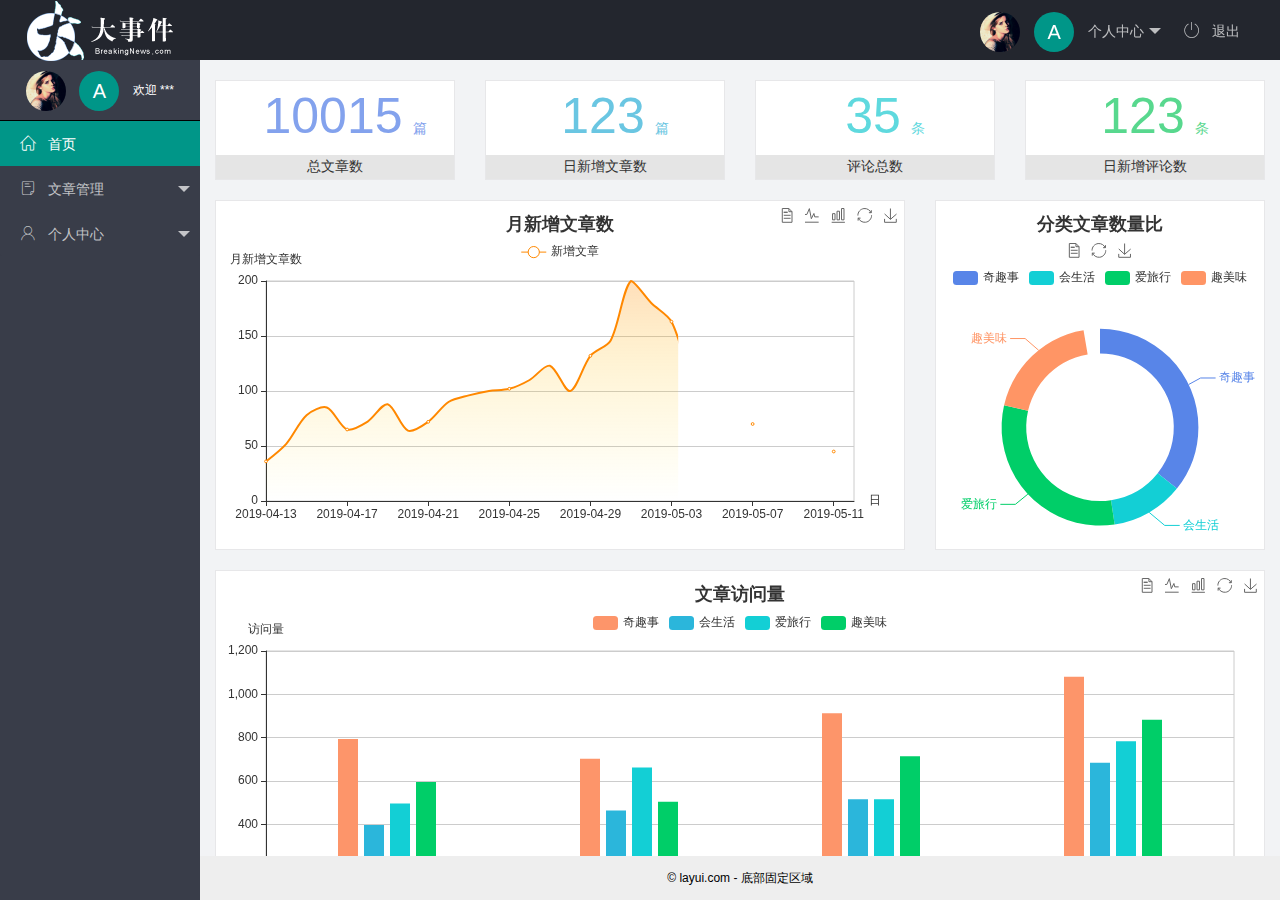
==== commit 49b1ec44: "鏂囩珷椤甸潰瀹屾垚" ====
--- a/index.html
+++ b/index.html
@@ -29,9 +29,9 @@
                         个人中心
                     </a>
                     <dl class="layui-nav-child">
-                        <dd><a href="">基本资料</a></dd>
-                        <dd><a href="">更换头像</a></dd>
-                        <dd><a href="">重置密码</a></dd>
+                        <dd><a href="/user/user_info.html" target="fm">基本资料</a></dd>
+                        <dd><a href="/user/user_avatar.html" target="fm">更换头像</a></dd>
+                        <dd><a href="/user/user_pwd.html" target="fm">重置密码</a></dd>
                     </dl>
                 </li>
                 <li class="layui-nav-item"><a href="javascript:;" id="btnLogout">
@@ -60,9 +60,13 @@
                             <span class="iconfont icon-16"></span>
                             文章管理</a>
                         <dl class="layui-nav-child">
-                            <dd><a href="javascript:;"><i class="layui-icon layui-icon-app"></i> 文章类别</a></dd>
-                            <dd><a href="javascript:;"><i class="layui-icon layui-icon-app"></i> 文章列表</a></dd>
-                            <dd><a href="javascript:;"><i class="layui-icon layui-icon-app"></i> 发表文章</a></dd>
+                            <dd><a href="/article/art_cate.html" target="fm"><i class="layui-icon layui-icon-app"></i>
+                                    文章类别</a></dd>
+                            <dd><a id="art_list" href="/article/art_list.html" target="fm"><i
+                                        class="layui-icon layui-icon-app"></i>
+                                    文章列表</a></dd>
+                            <dd><a href="/article/art_pub.html" target="fm"><i class="layui-icon layui-icon-app"></i>
+                                    发表文章</a></dd>
                         </dl>
                     </li>
                     <li class="layui-nav-item">
@@ -70,9 +74,12 @@
                             <span class="iconfont icon-user"></span>
                             个人中心</a>
                         <dl class="layui-nav-child">
-                            <dd><a href="javascript:;"><i class="layui-icon layui-icon-app"></i> 基本资料</a></dd>
-                            <dd><a href="javascript:;"><i class="layui-icon layui-icon-app"></i> 更换头像</a></dd>
-                            <dd><a href="javascript:;"><i class="layui-icon layui-icon-app"></i> 重置密码</a></dd>
+                            <dd><a href="/user/user_info.html" target="fm"><i class="layui-icon layui-icon-app"></i>
+                                    基本资料</a></dd>
+                            <dd><a href="/user/user_avatar.html" target="fm"><i class="layui-icon layui-icon-app"></i>
+                                    更换头像</a></dd>
+                            <dd><a href="/user/user_pwd.html" target="fm"><i class="layui-icon layui-icon-app"></i>
+                                    重置密码</a></dd>
                         </dl>
                     </li>
                 </ul>
